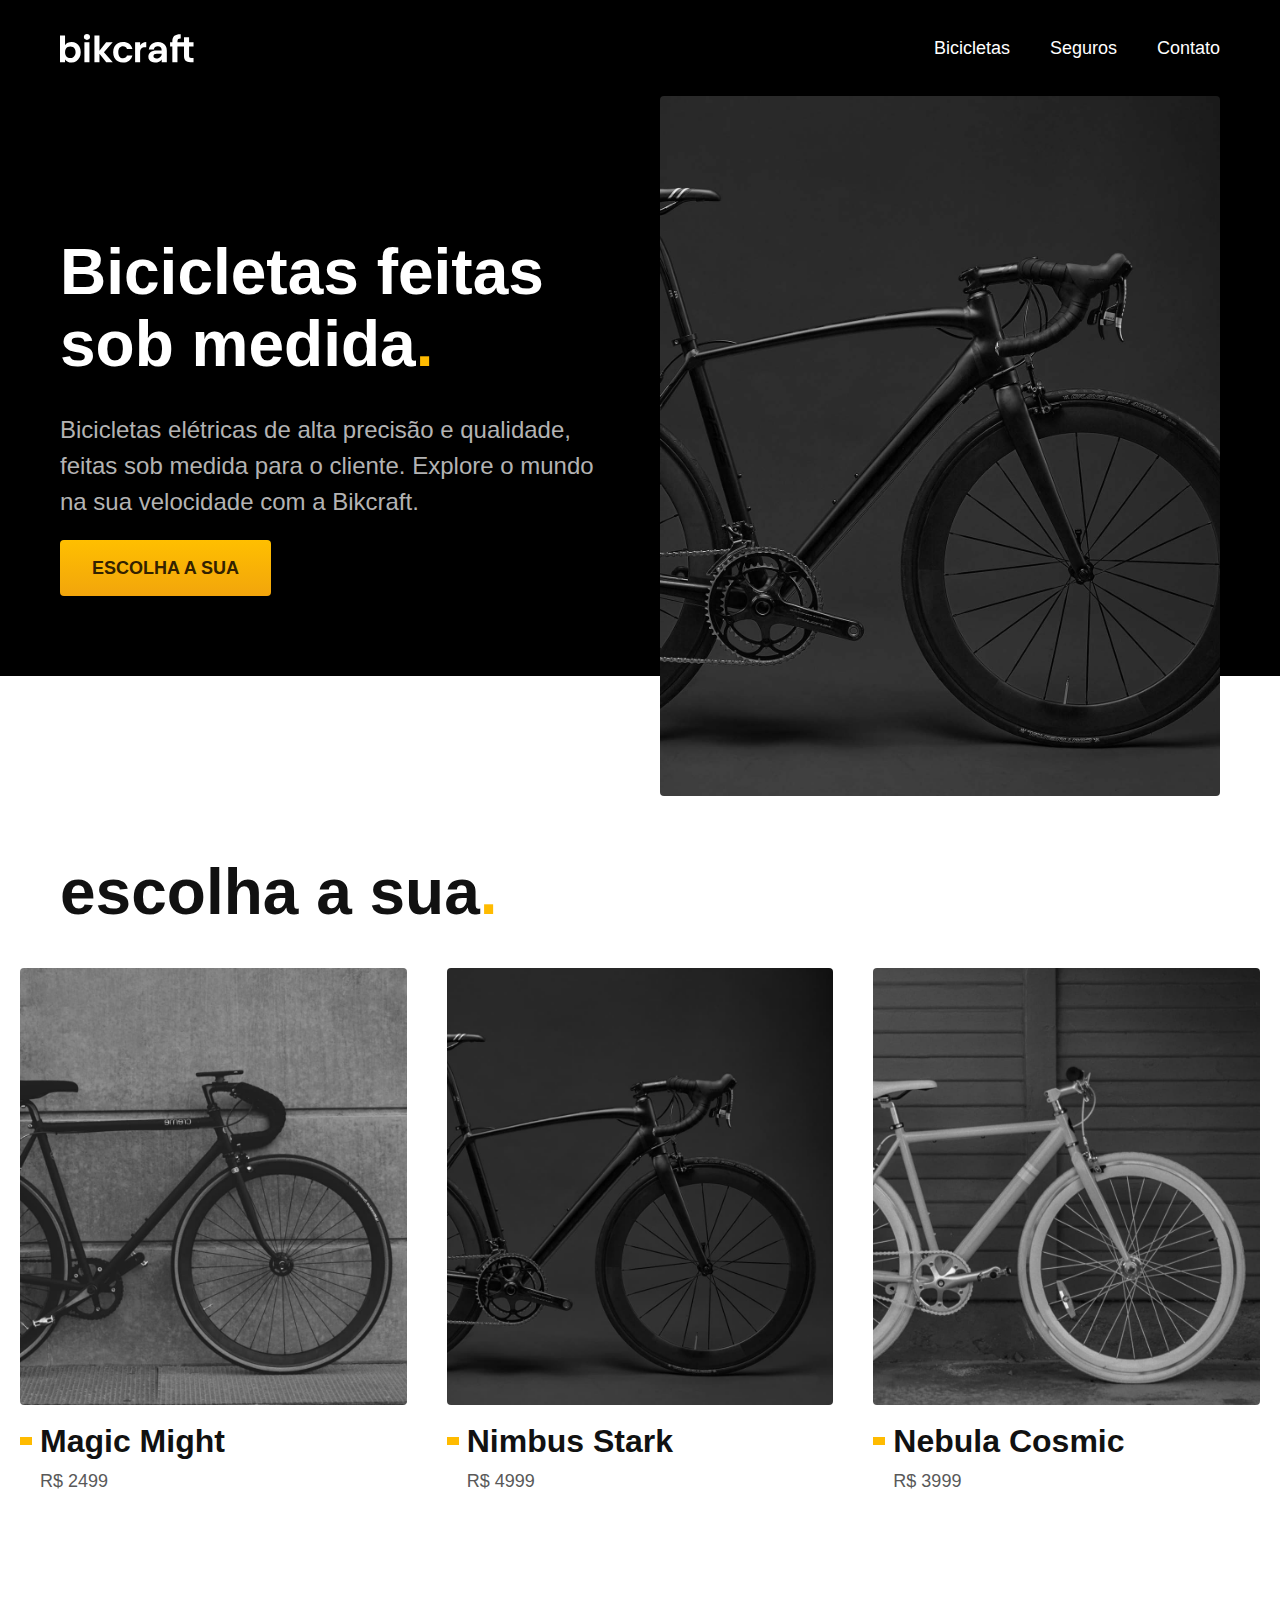
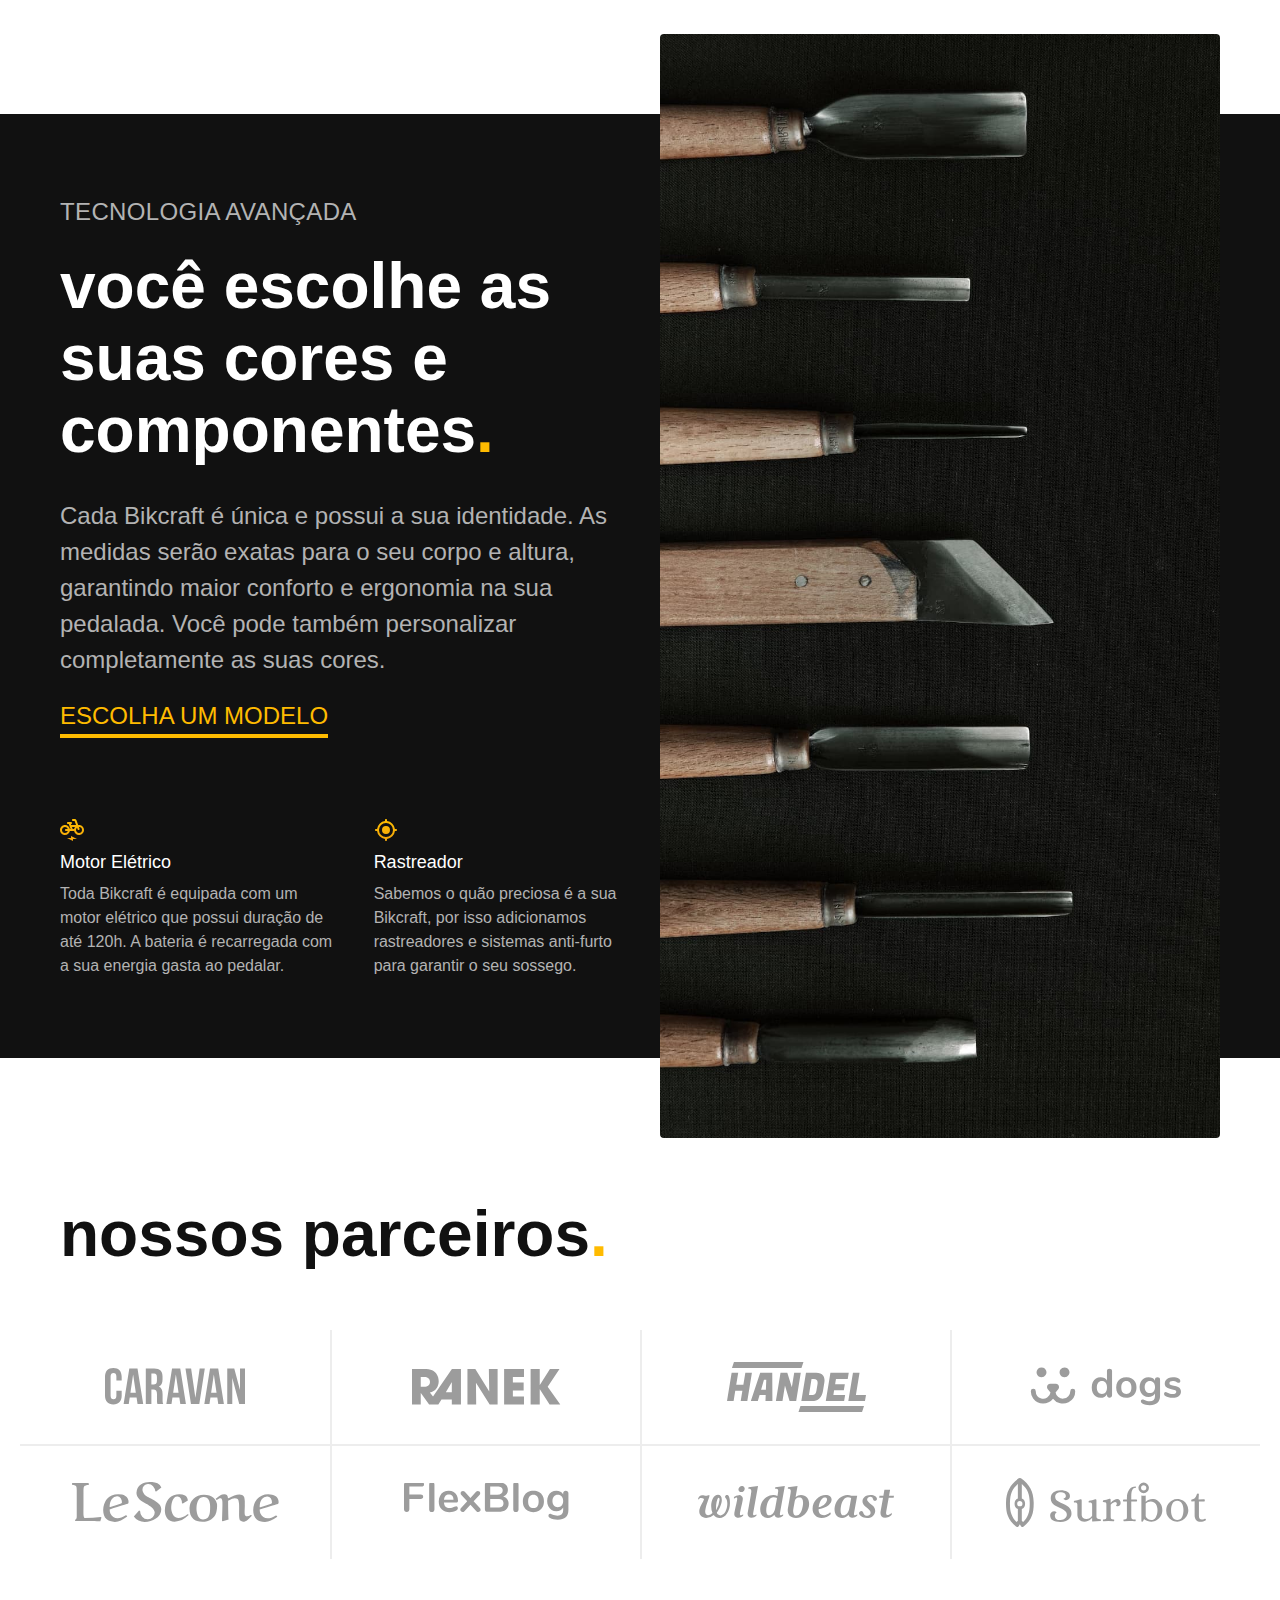
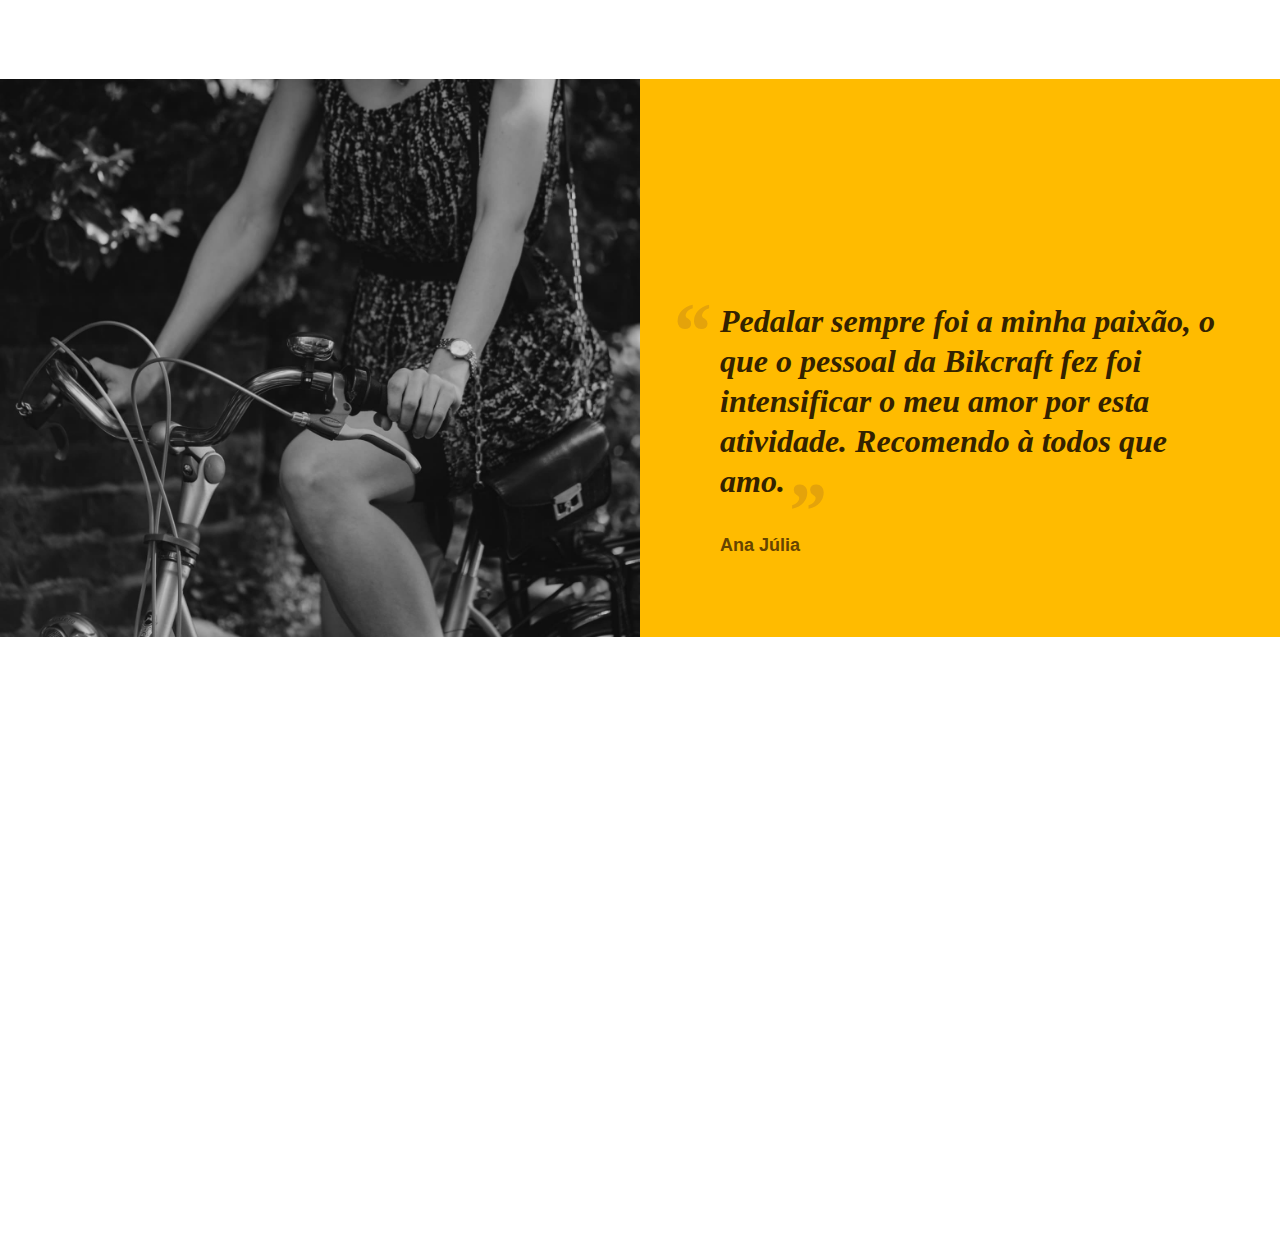
==== index.html @ 4754d080 "tecnologia parceiros dep" ====
<!DOCTYPE html>

<html lang="pt-br">

<head>
  <meta charset="UTF-8">
  <meta name="viewport" content="width=device-width, initial-scale=1.0">

  <title>Bikcraft - Bicicletas Elétricas</title>
  <meta name="description" content="Bicicletas elétricas de alta precisão e qualidade,  feitas sob medida para o cliente. Explore o mundo na sua velocidade com a Bikcraft.">

  <link rel="stylesheet" href="./css/style.css">

  <link rel="preconnect" href="https://fonts.googleapis.com">
  <link rel="preconnect" href="https://fonts.gstatic.com" crossorigin>
  <link href="https: //fonts.googleapis.com/css2? família= Merriweather:ital,wght@1.900 &family= Poppins:wght@400;600 & family= Roboto:wght@400;500 & display=swap" rel="stylesheet">

</head>

<body>
  <header class="header-bg">
    <div class="header container">
      <a href="./"><img src="./img/bikcraft.svg" alt="Bikcraft">
      </a>
      <nav aria-label="primaria">
        <ul class="header-menu font-1-m cor-0">
          <li><a href="./bicicletas.html">Bicicletas</a></li>
          <li><a href="./seguros.html">Seguros</a></li>
          <li><a href="./contato.html">Contato</a></li>
        </ul>
      </nav>
    </div>
  </header>

  <main class="introducao-bg">
    <div class="introducao container">
      <div class="introducao-conteudo">
        <h1 class="font-1-xxl cor-0">Bicicletas feitas sob medida<span class="cor-p1">.</span></h1>
        <p class="font-2-l cor-5">Bicicletas elétricas de alta precisão e qualidade, feitas sob medida para o cliente. Explore o mundo na sua velocidade com a Bikcraft.</p>
        <a class="botao" href="./bicicletas.html">Escolha a sua</a>
      </div>
      <div>
        <img src="./img/fotos/introducao.jpg" alt="Bicicleta elétrica preta">
      </div>
    </div>
  </main>

  <article class="bicicletas-lista">
    <h2 class="container font-1-xxl">escolha a sua<span class="cor-p1">.</span></h2>

    <ul>
      <li>
        <a href="./bicicletas/magic.html">
          <img src="./img/bicicletas/magic-home.jpg" alt="Bicicleta preta">
          <h3 class="font-1-xl">Magic Might</h3>
          <span class="font-2-m cor-8">R$ 2499</span>
        </a>
      </li>
      <li>
        <a href="./bicicletas/nimbus.html">
          <img src="./img/bicicletas/nimbus-home.jpg" alt="Bicicleta preta">
          <h3 class="font-1-xl">Nimbus Stark</h3>
          <span class="font-2-m cor-8">R$ 4999</span>
        </a>
      </li>
      <li>
        <a href="./bicicletas/nebula.html">
          <img src="./img/bicicletas/nebula-home.jpg" alt="Bicicleta preta">
          <h3 class="font-1-xl">Nebula Cosmic</h3>
          <span class="font-2-m cor-8">R$ 3999</span>
        </a>
      </li>
    </ul>
  </article>

  <article class="tecnologia-bg">
    <div class="tecnologia container">
      <div class="tecnologia-conteudo">
        <span class="font-2-l-b cor-5">Tecnologia Avançada</span>
        <h2 class="font-1-xxl cor-0">você escolhe as suas cores e componentes<span class="cor-p1">.</span></h2>
        <p class="font-2-l cor-5">Cada Bikcraft é única e possui a sua identidade. As medidas serão exatas para o seu corpo e altura, garantindo maior conforto e ergonomia na sua pedalada. Você pode também personalizar completamente as suas cores.</p>
        <a class="link" href="./bicicletas.html">Escolha um modelo</a>
        <div class="tecnologia-vantagens">
          <div>
            <img src="./img/icones/eletrica.svg" alt="">
            <h3 class="font-1-m cor-0">Motor Elétrico</h3>
            <p class="font-2-s cor-5">Toda Bikcraft é equipada com um motor elétrico que possui duração de até 120h. A bateria é recarregada com a sua energia gasta ao pedalar.</p>
          </div>
          <div>
            <img src="./img/icones/rastreador.svg" alt="">
            <h3 class="font-1-m cor-0">Rastreador</h3>
            <p class="font-2-s cor-5"> Sabemos o quão preciosa é a sua Bikcraft, por isso adicionamos rastreadores e sistemas anti-furto para garantir o seu sossego.
            </p>
          </div>
        </div>
      </div>
      <div class="tecnologia-imagem">
        <img src="./img/fotos/tecnologia.jpg" alt="">
      </div>
    </div>
  </article>

  <section class="parceiros" aria-label="Nossos Parceiros">
    <h2 class="container font-1-xxl">nossos parceiros<span class="cor-p1">.</span></h2>

    <ul>
      <li><img src="./img/parceiros/caravan.svg" alt="caravan"></li>
      <li><img src="./img/parceiros/ranek.svg" alt="ranek"></li>
      <li><img src="./img/parceiros/handel.svg" alt="handel"></li>
      <li><img src="./img/parceiros/dogs.svg" alt="dogs"></li>
      <li><img src="./img/parceiros/lescone.svg" alt="lescone"></li>
      <li><img src="./img/parceiros/flexblog.svg" alt="flexblog"></li>
      <li><img src="./img/parceiros/wildbeast.svg" alt="wildbeast"></li>
      <li><img src="./img/parceiros/surfbot.svg" alt="surfbot"></li>
    </ul>
  </section>

  <section class="depoimento" aria-label="Depoimento">
    <div>
      <img src="./img/fotos/depoimento.jpg" alt="Pessoa pedalando uma bicicleta Bikcraft">
    </div>
    <div class="depoimento-conteudo">
      <blockquote class="font-1-xl cor-p5">
        <p>Pedalar sempre foi a minha paixão, o que o pessoal da Bikcraft fez foi intensificar o meu amor por esta atividade. Recomendo à todos que amo.
        </p>
      </blockquote>
      <span class="font-1-m-b cor-p4">Ana Júlia</span>
    </div>
  </section>
</body>

</html>
---- css/style.css ----
@import "./global/global.css";
@import "./utilidades/tipografia.css";
@import "./utilidades/cores.css";

@import "./global/header.css";

/*Utilidades*/
@import "./utilidades/componentes.css";

/*Home*/
@import "./home/introducao.css";
@import "./home/tecnologia.css";
@import "./home/parceiros.css";
@import "./home/depoimento.css";

/*Bicicletas*/
@import "./bicicletas/bicicletas-lista.css";
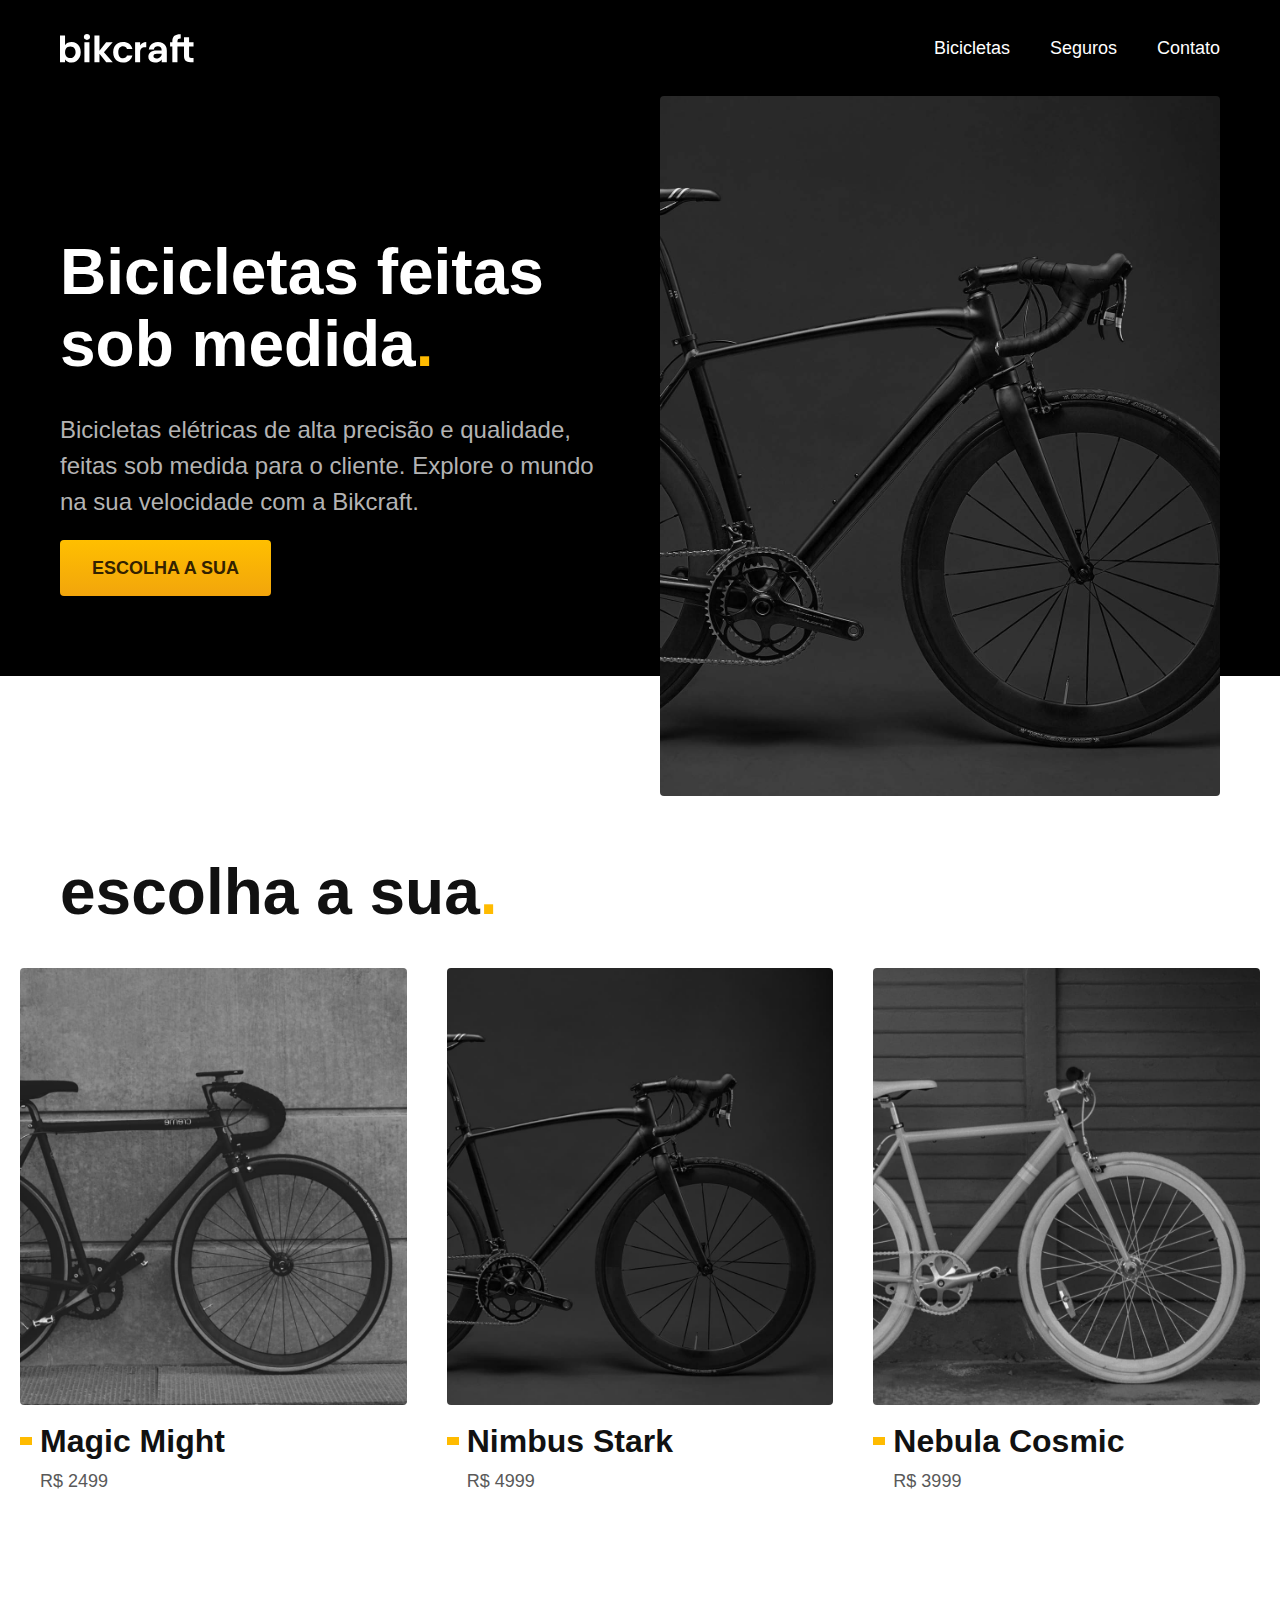
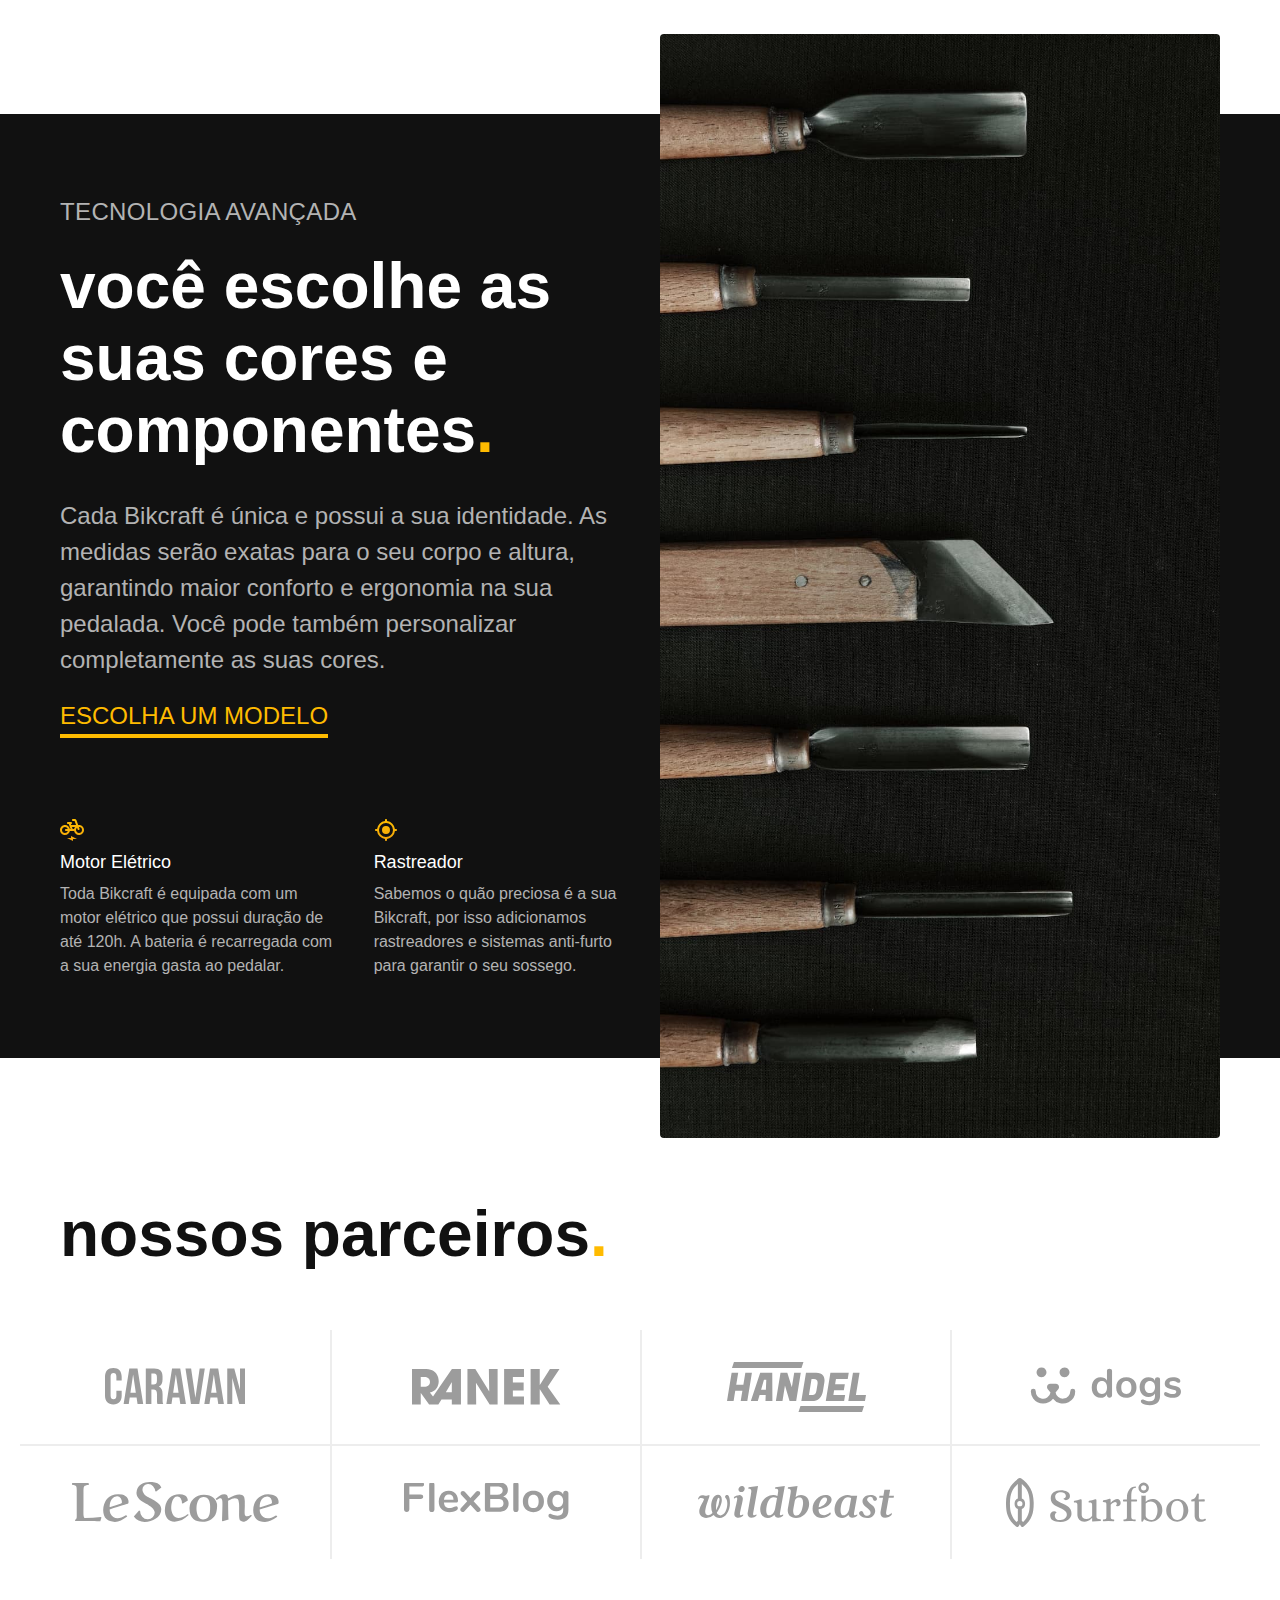
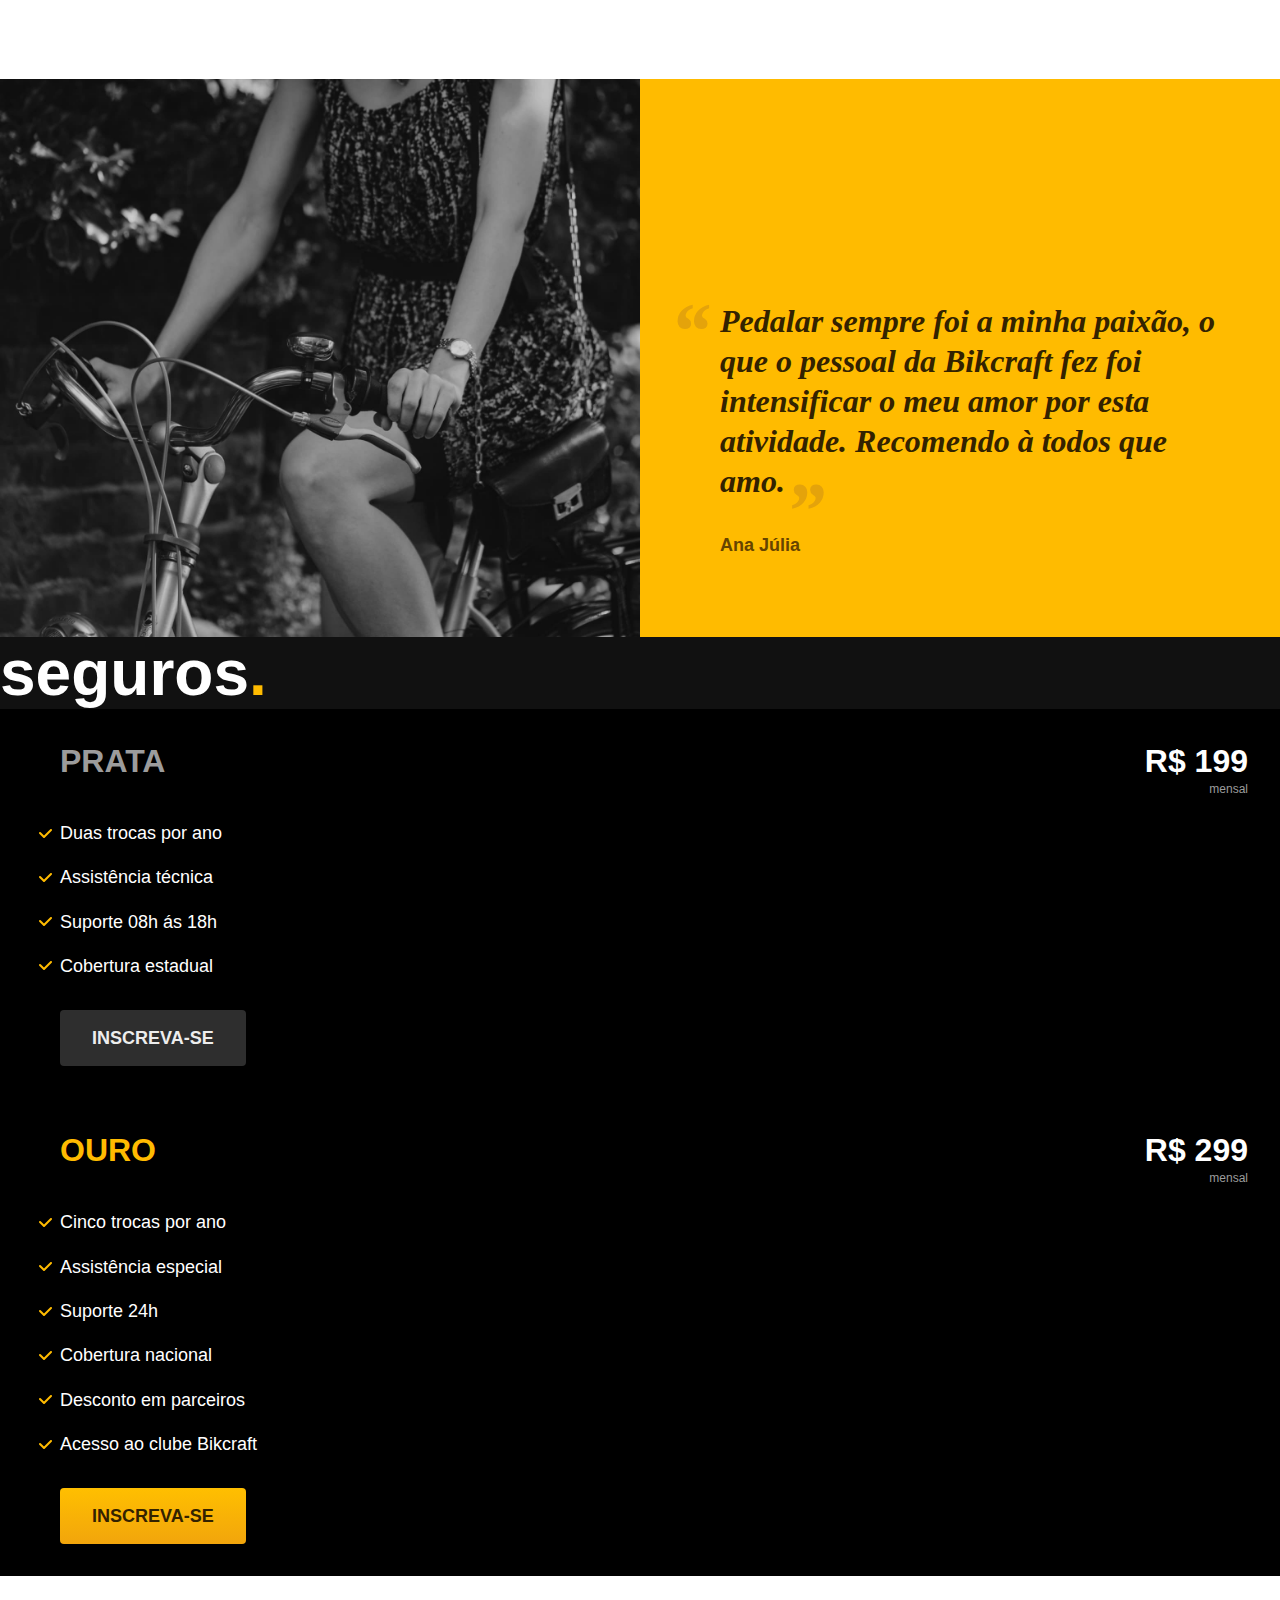
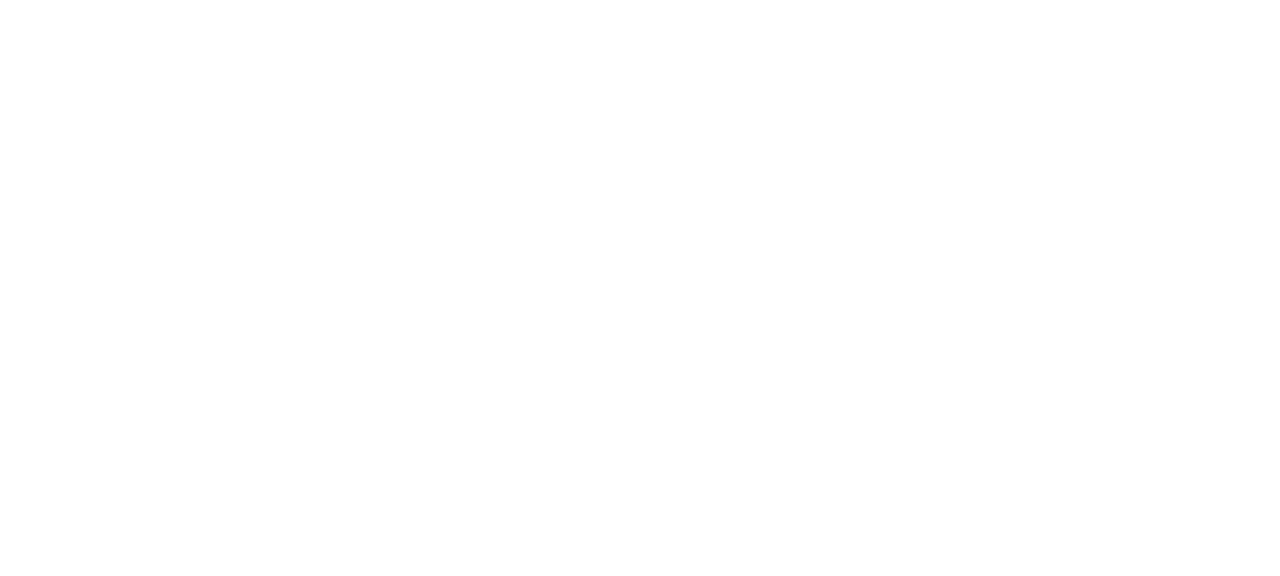
==== commit 8073358d: "seguros" ====
--- a/index.html
+++ b/index.html
@@ -127,6 +127,38 @@
       <span class="font-1-m-b cor-p4">Ana Júlia</span>
     </div>
   </section>
+
+  <article class="seguros-bg">
+    <div class="seguros-container">
+      <h2 class="font-1-xxl cor-0">seguros<span class="cor-p1">.</span></h2>
+      <div class="seguros-item">
+        <h3 class="font-1-xl cor-6">PRATA</h3>
+        <span class="font-1-xl cor-0">R$ 199 <span class="font-1-xs cor-6">mensal</span></span>
+        <ul class="font-2-m cor-0">
+          <li>Duas trocas por ano</li>
+          <li>Assistência técnica</li>
+          <li>Suporte 08h ás 18h</li>
+          <li>Cobertura estadual</li>
+        </ul>
+        <a class="botao secundario" href="./orçamento.html">Inscreva-se</a>
+      </div>
+
+      <div class="seguros-item">
+        <h3 class="font-1-xl cor-p1">OURO</h3>
+        <span class="font-1-xl cor-0">R$ 299 <span class="font-1-xs cor-6">mensal</span></span>
+        <ul class="font-2-m cor-0">
+          <li>Cinco trocas por ano</li>
+          <li>Assistência especial</li>
+          <li>Suporte 24h</li>
+          <li>Cobertura nacional</li>
+          <li>Desconto em parceiros</li>
+          <li>Acesso ao clube Bikcraft</li>
+        </ul>
+        <a class="botao" href="./orçamento.html">Inscreva-se</a>
+      </div>
+    </div>
+  </article>
+
 </body>
 
 </html>--- a/css/style.css
+++ b/css/style.css
@@ -15,3 +15,6 @@
 
 /*Bicicletas*/
 @import "./bicicletas/bicicletas-lista.css";
+
+/*Seguros*/
+@import "./seguros/seguros.css";
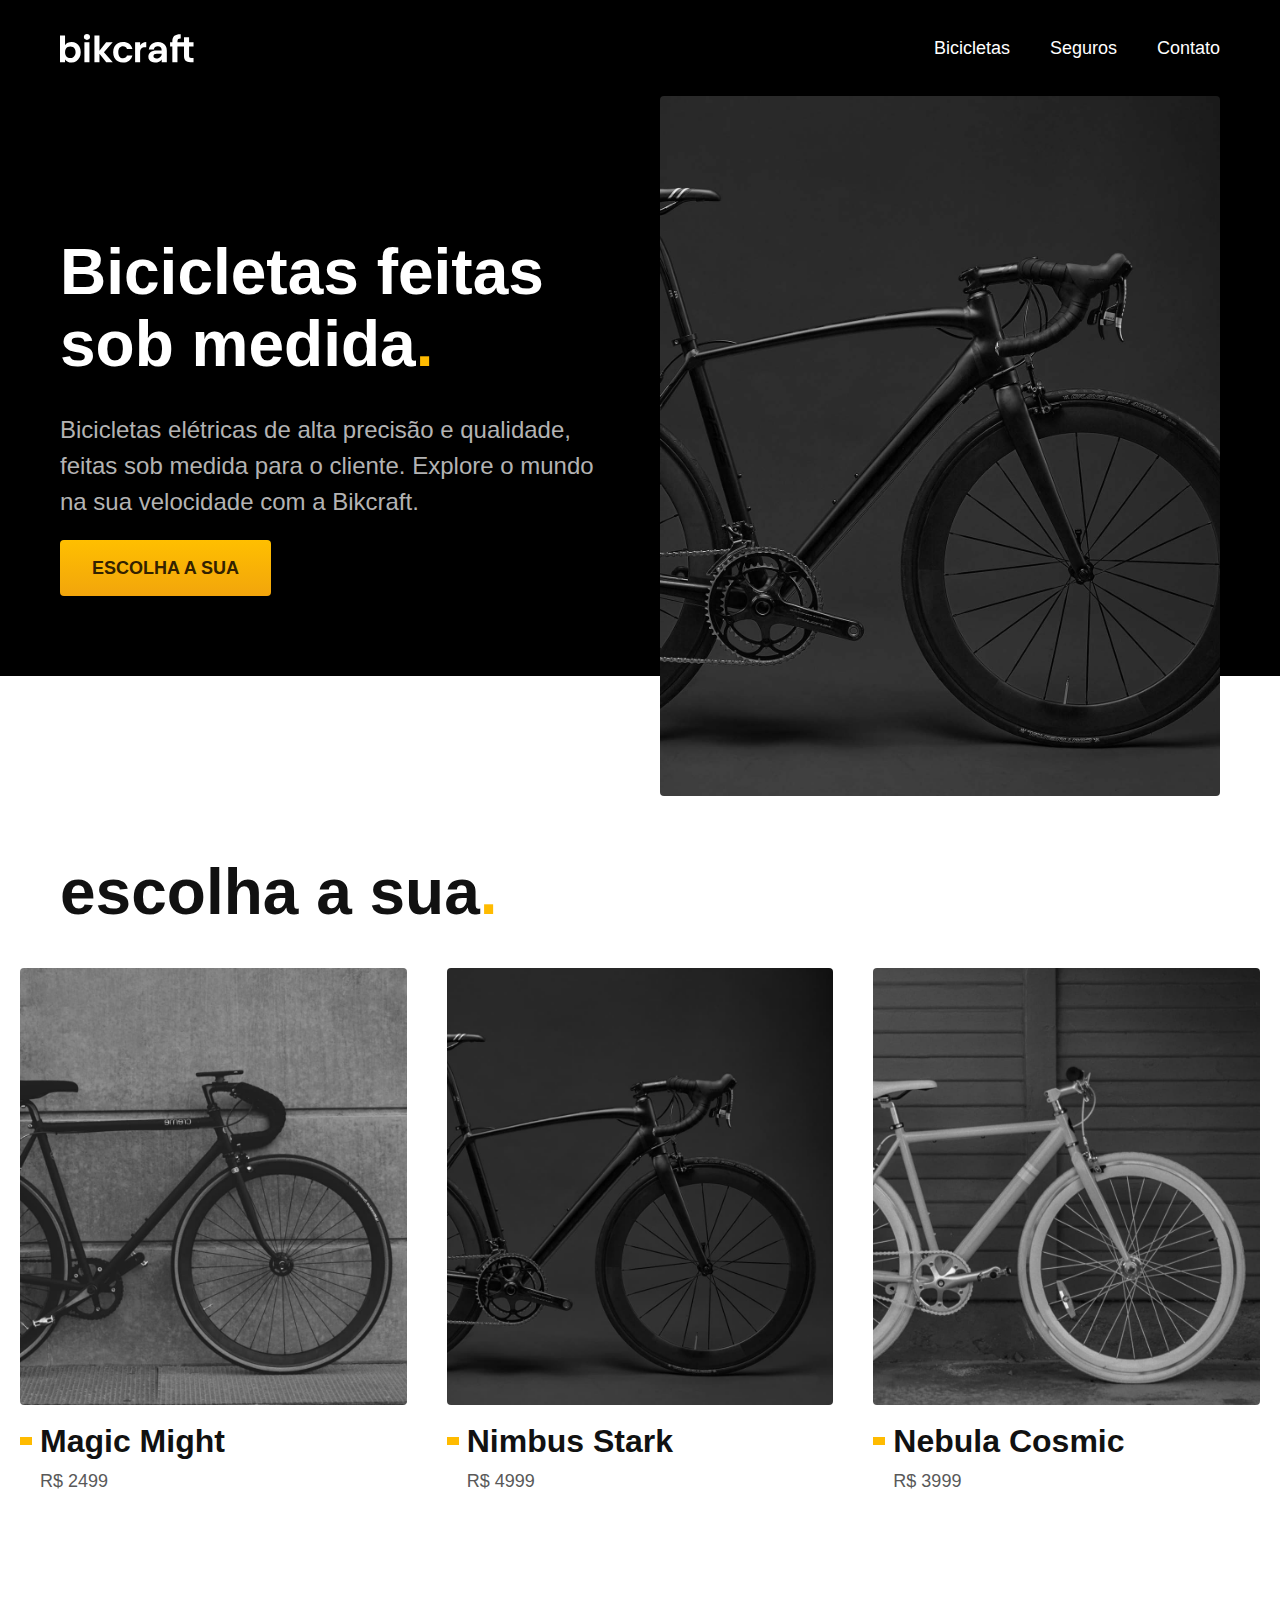
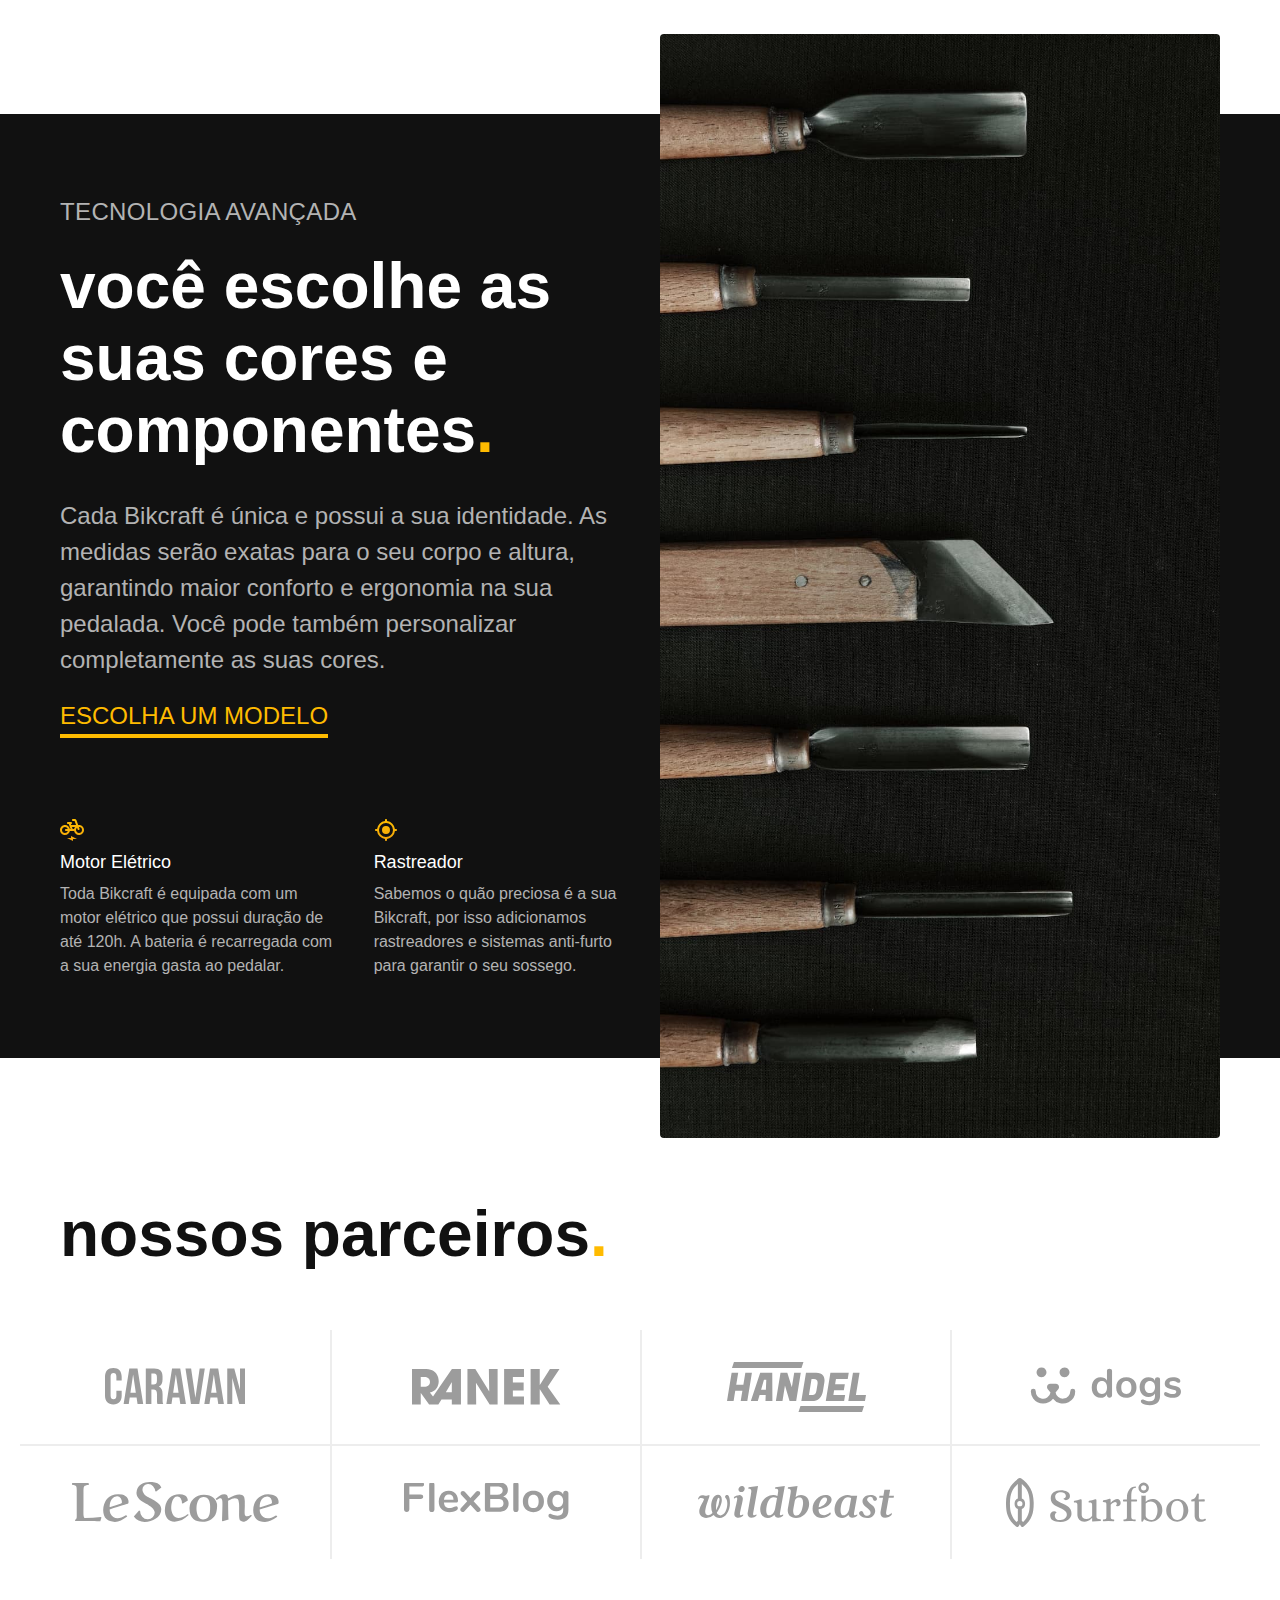
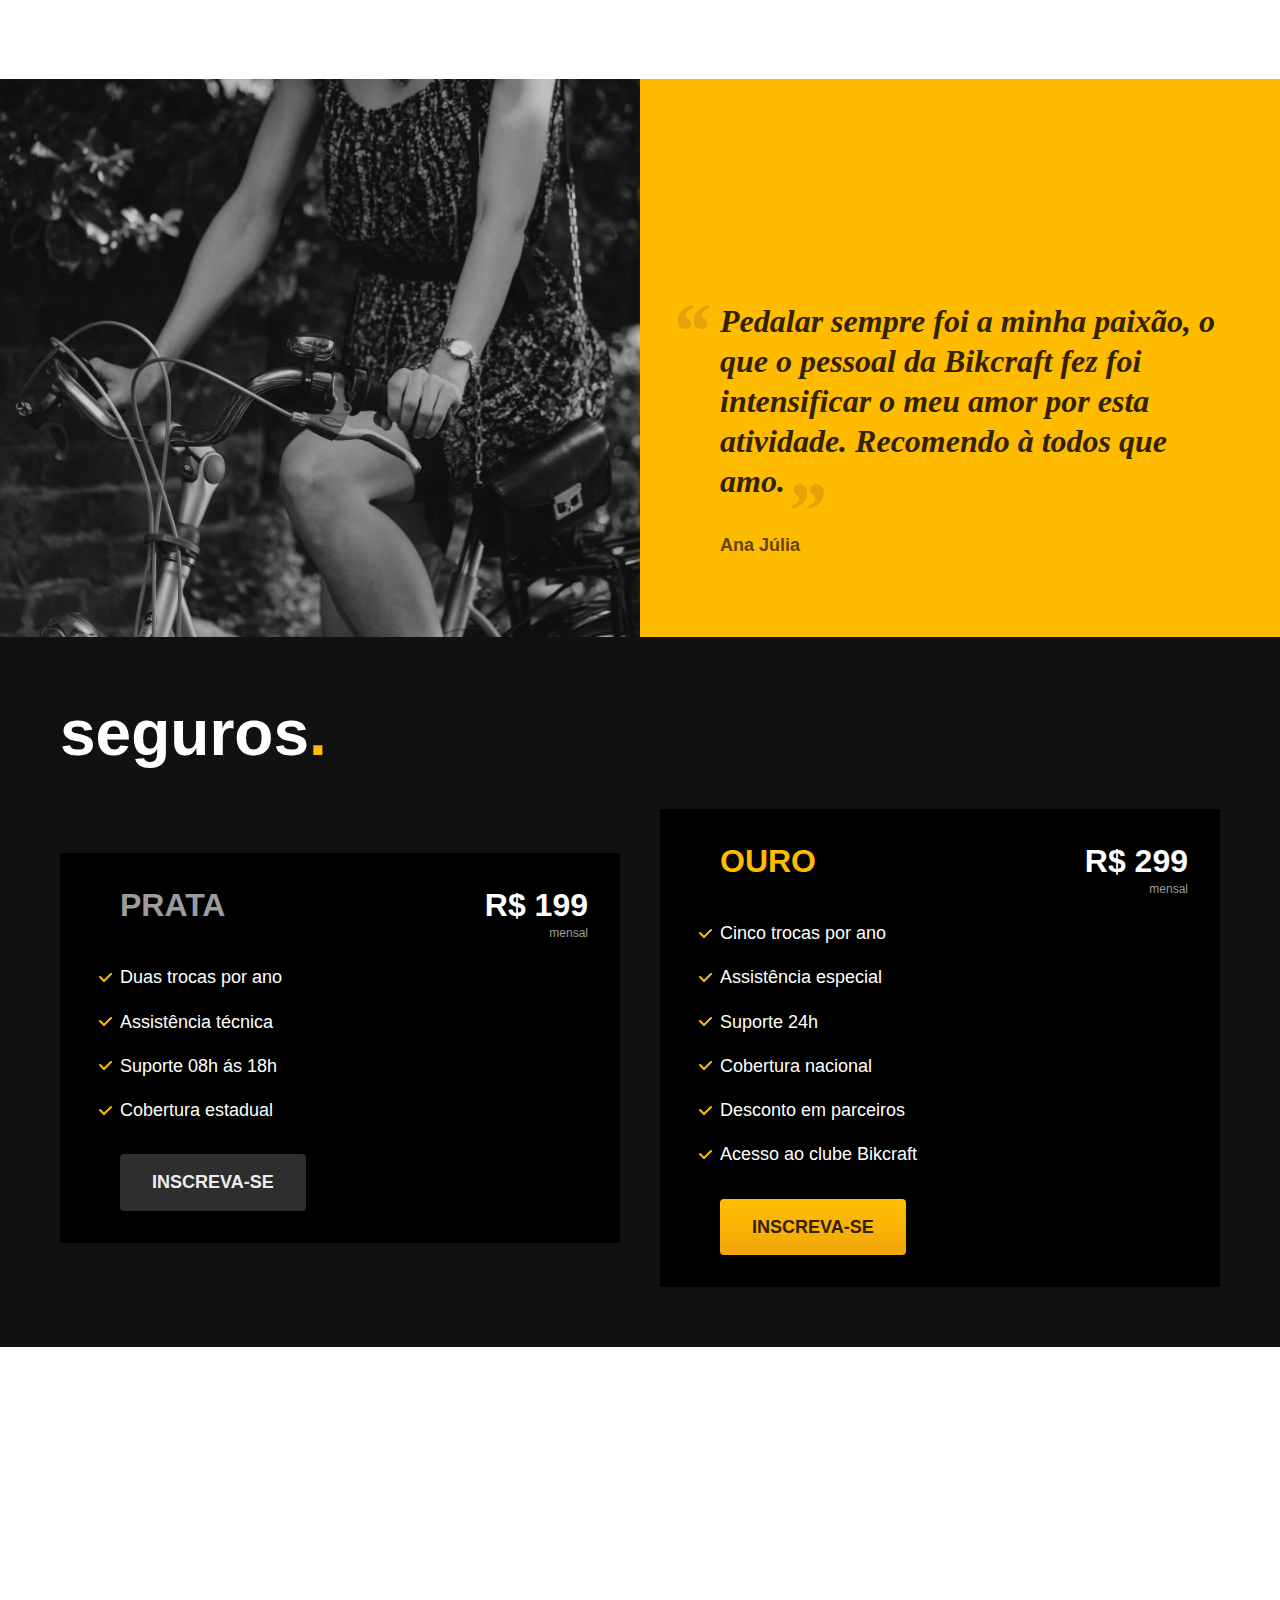
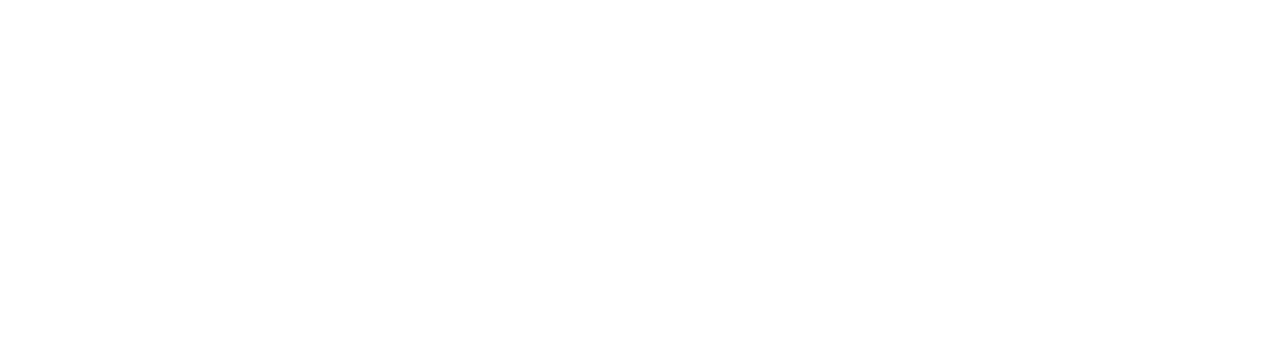
==== commit 70c8eef2: "seguros ok" ====
--- a/index.html
+++ b/index.html
@@ -129,7 +129,7 @@
   </section>
 
   <article class="seguros-bg">
-    <div class="seguros-container">
+    <div class="seguros container">
       <h2 class="font-1-xxl cor-0">seguros<span class="cor-p1">.</span></h2>
       <div class="seguros-item">
         <h3 class="font-1-xl cor-6">PRATA</h3>
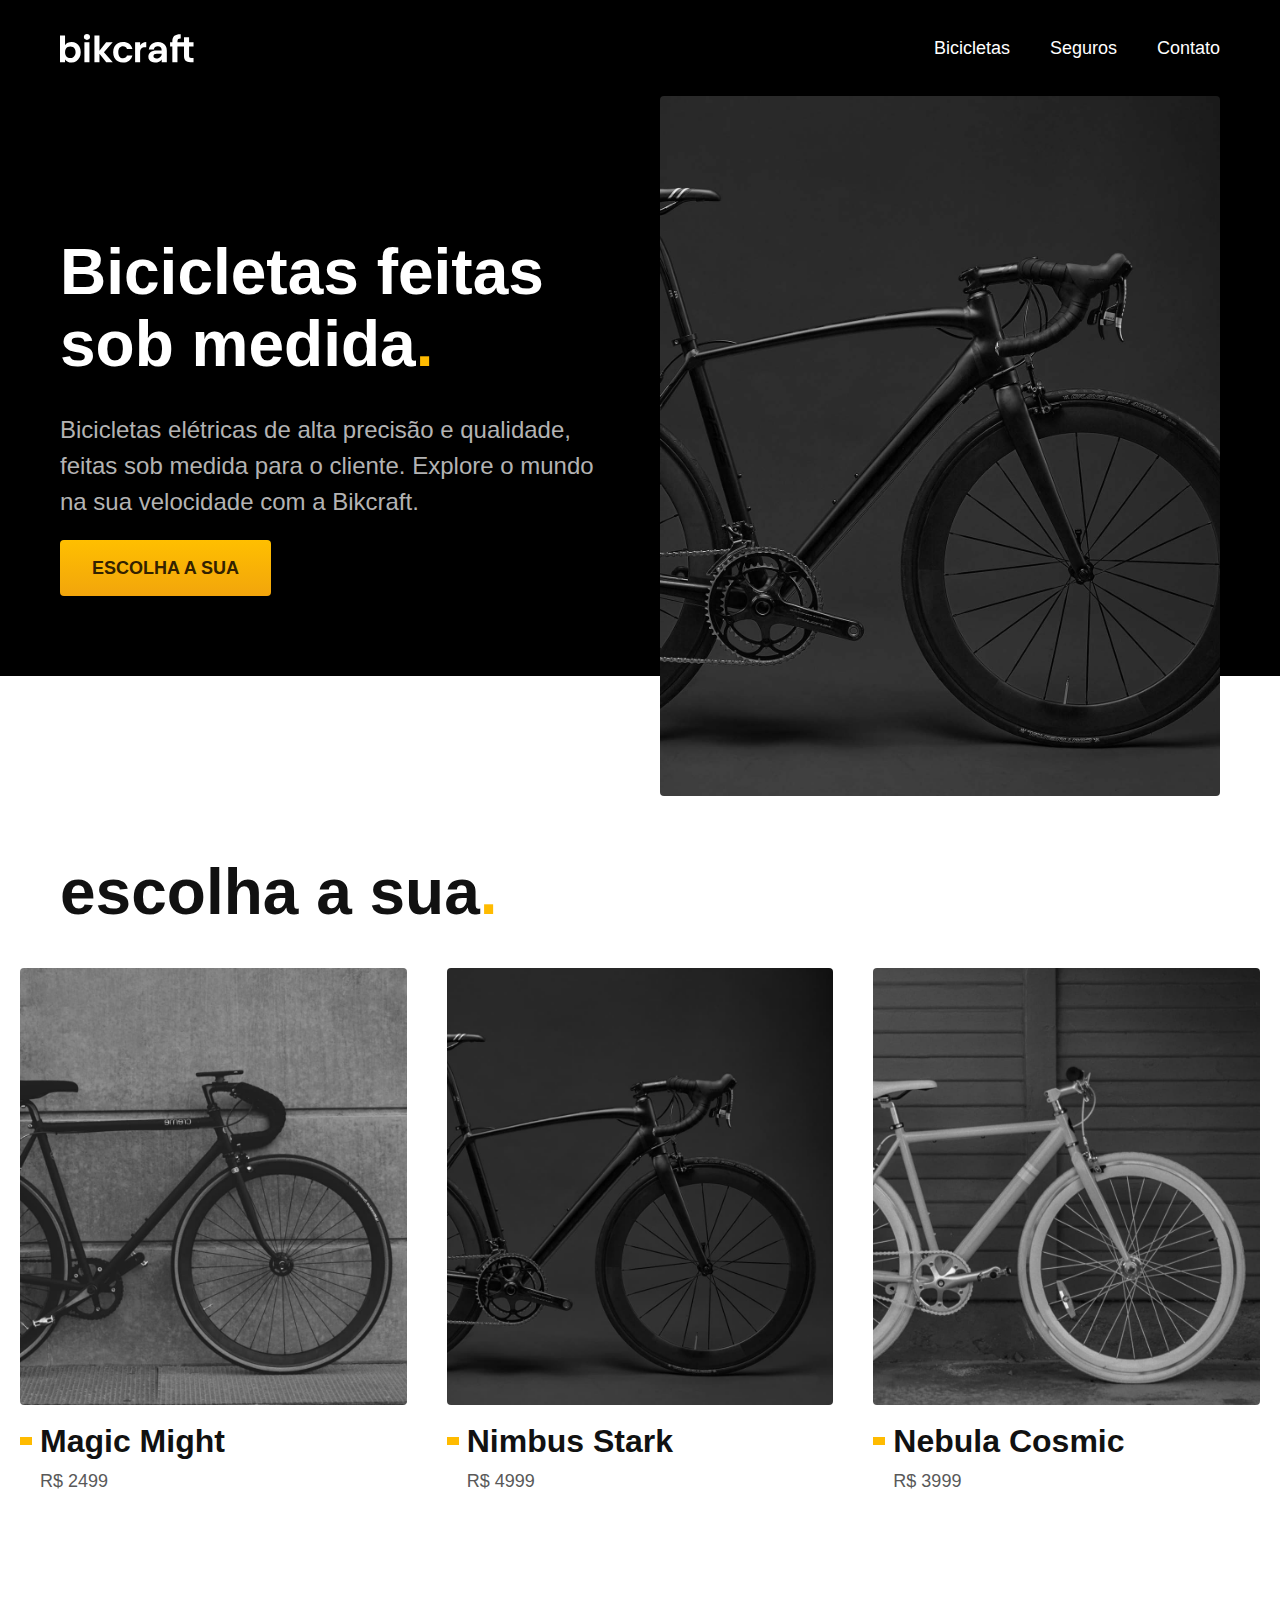
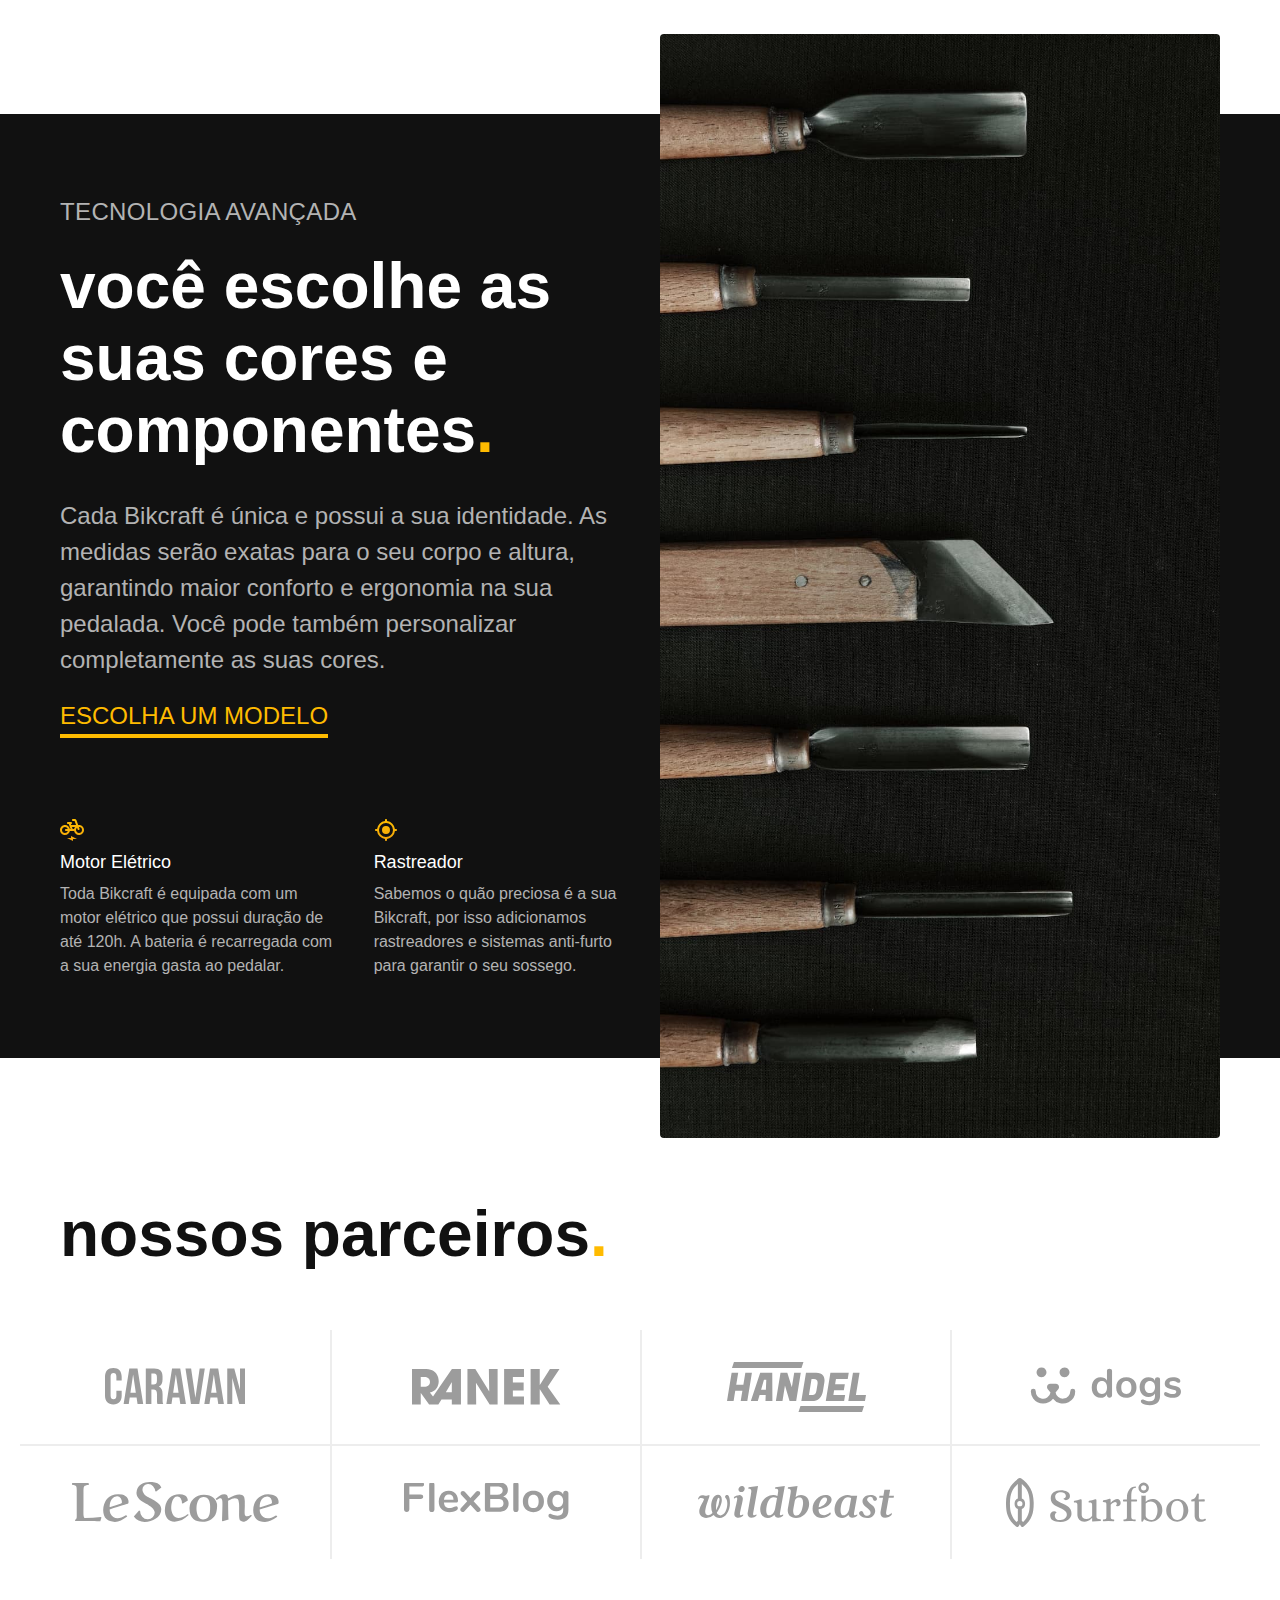
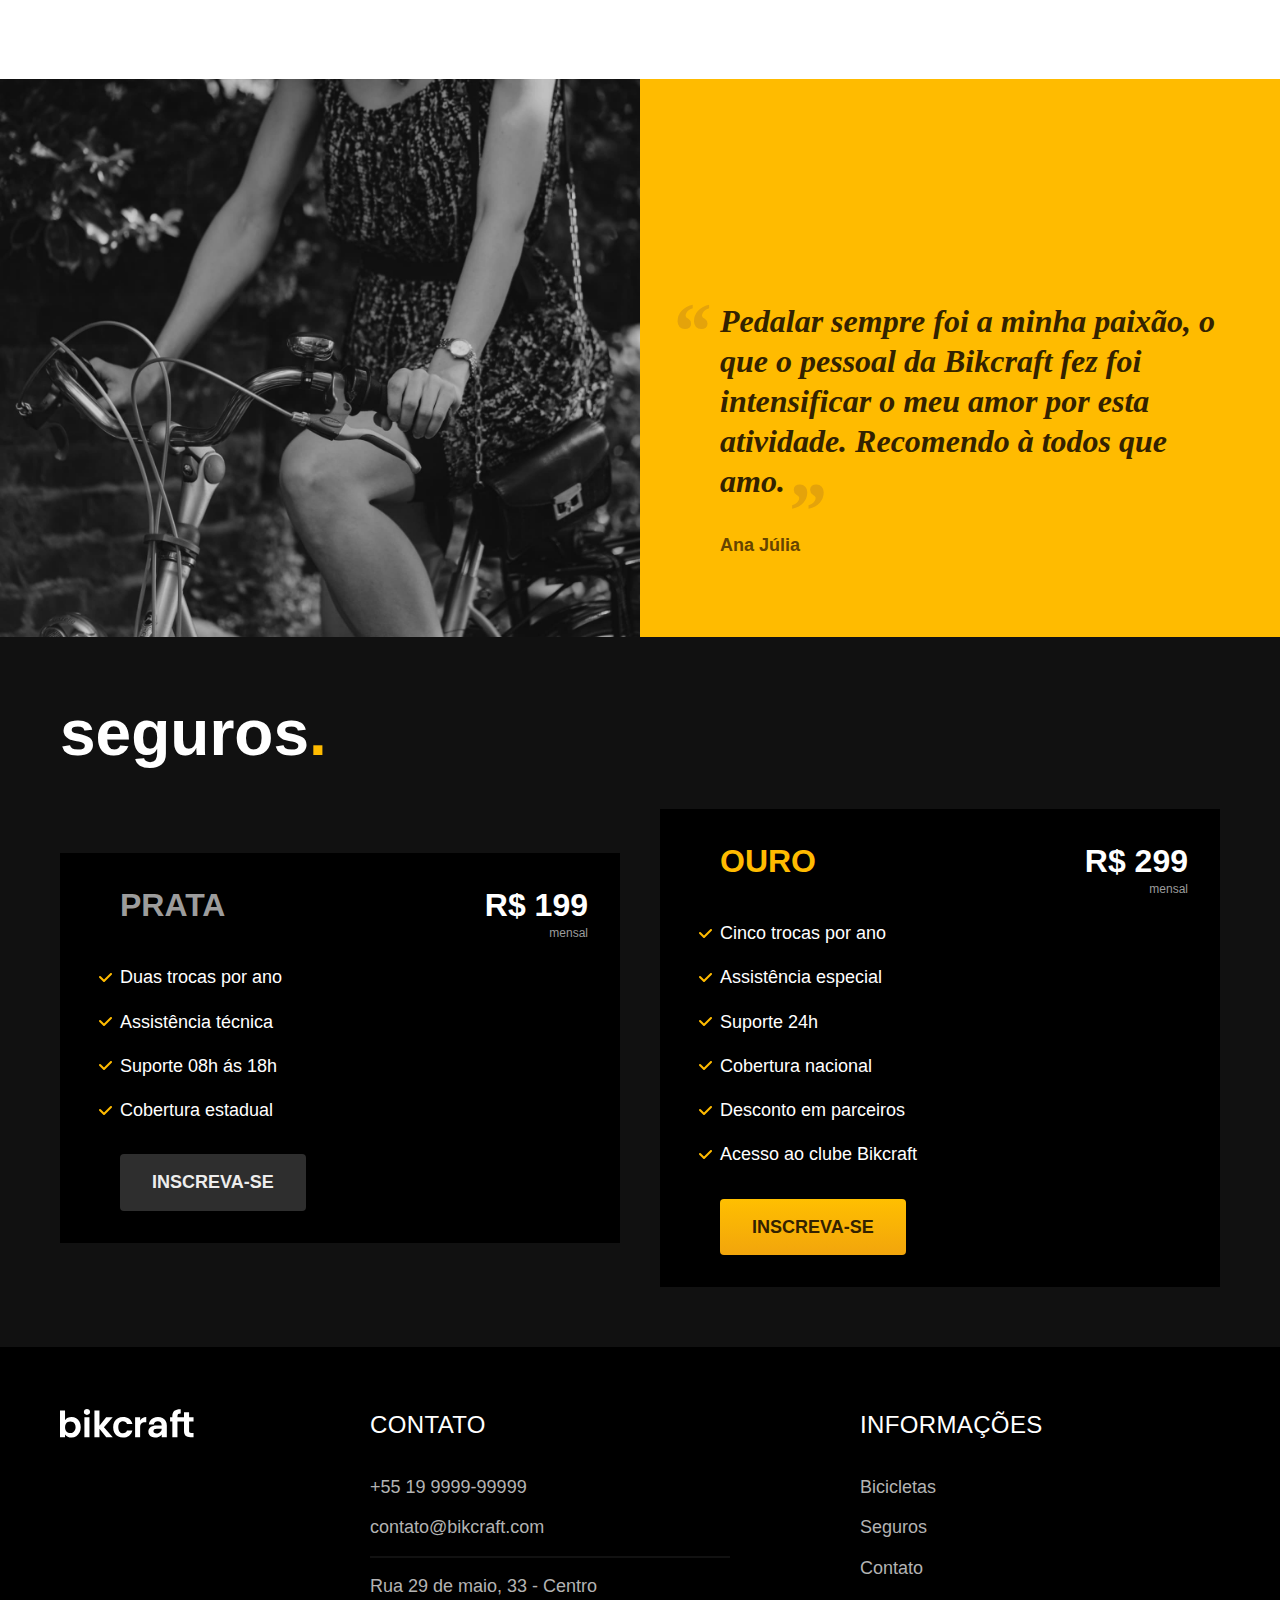
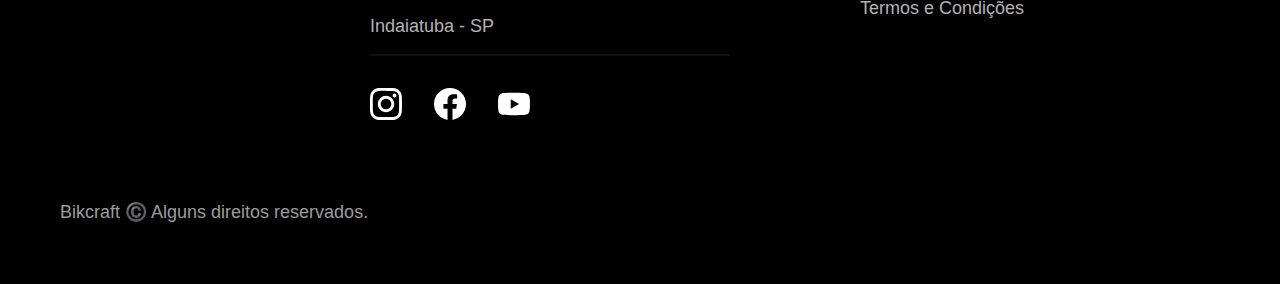
==== commit b65a67be: "pagina inicial pronta" ====
--- a/index.html
+++ b/index.html
@@ -159,6 +159,44 @@
     </div>
   </article>
 
+  <footer class="footer-bg">
+    <div class="footer container">
+      <img src="./img/bikcraft.svg" alt="Bikcraft">
+      <div class="footer-contato">
+        <h3 class="font-2-l-b cor-0">Contato</h3>
+        <ul class="font-2-m cor-5">
+          <li><a href="tel:+5519999999999">+55 19 9999-99999</a></li>
+          <li><a href="mailto:contato@bikcraft.com">contato@bikcraft.com</a></li>
+          <li>Rua 29 de maio, 33 - Centro</li>
+          <li>Indaiatuba - SP</li>
+        </ul>
+        <div class="footer-redes">
+          <a href="./">
+            <img src="./img/redes/instagram.svg" alt="Instagram">
+          </a>
+          <a href="./">
+            <img src="./img/redes/facebook.svg" alt="Facebook">
+          </a>
+          <a href="./">
+            <img src="./img/redes/youtube.svg" alt="Youtube">
+          </a>
+        </div>
+      </div>
+      <div class="footer-informacoes">
+        <h3 class="font-2-l-b cor-0">Informações</h3>
+        <nav>
+          <ul class="font-1-m cor-5">
+            <li><a href="./bicicletas.html">Bicicletas</a></li>
+            <li><a href="./seguros.html">Seguros</a></li>
+            <li><a href="./contato.html">Contato</a></li>
+            <li><a href="./termos.html">Termos e Condições</a></li>
+          </ul>
+        </nav>
+      </div>
+      <p class="footer-copy font-2-m cor-6">Bikcraft ©️ Alguns direitos reservados.</p>
+    </div>
+
+  </footer>
 </body>
 
 </html>--- a/css/style.css
+++ b/css/style.css
@@ -3,6 +3,7 @@
 @import "./utilidades/cores.css";
 
 @import "./global/header.css";
+@import "./global/footer.css";
 
 /*Utilidades*/
 @import "./utilidades/componentes.css";
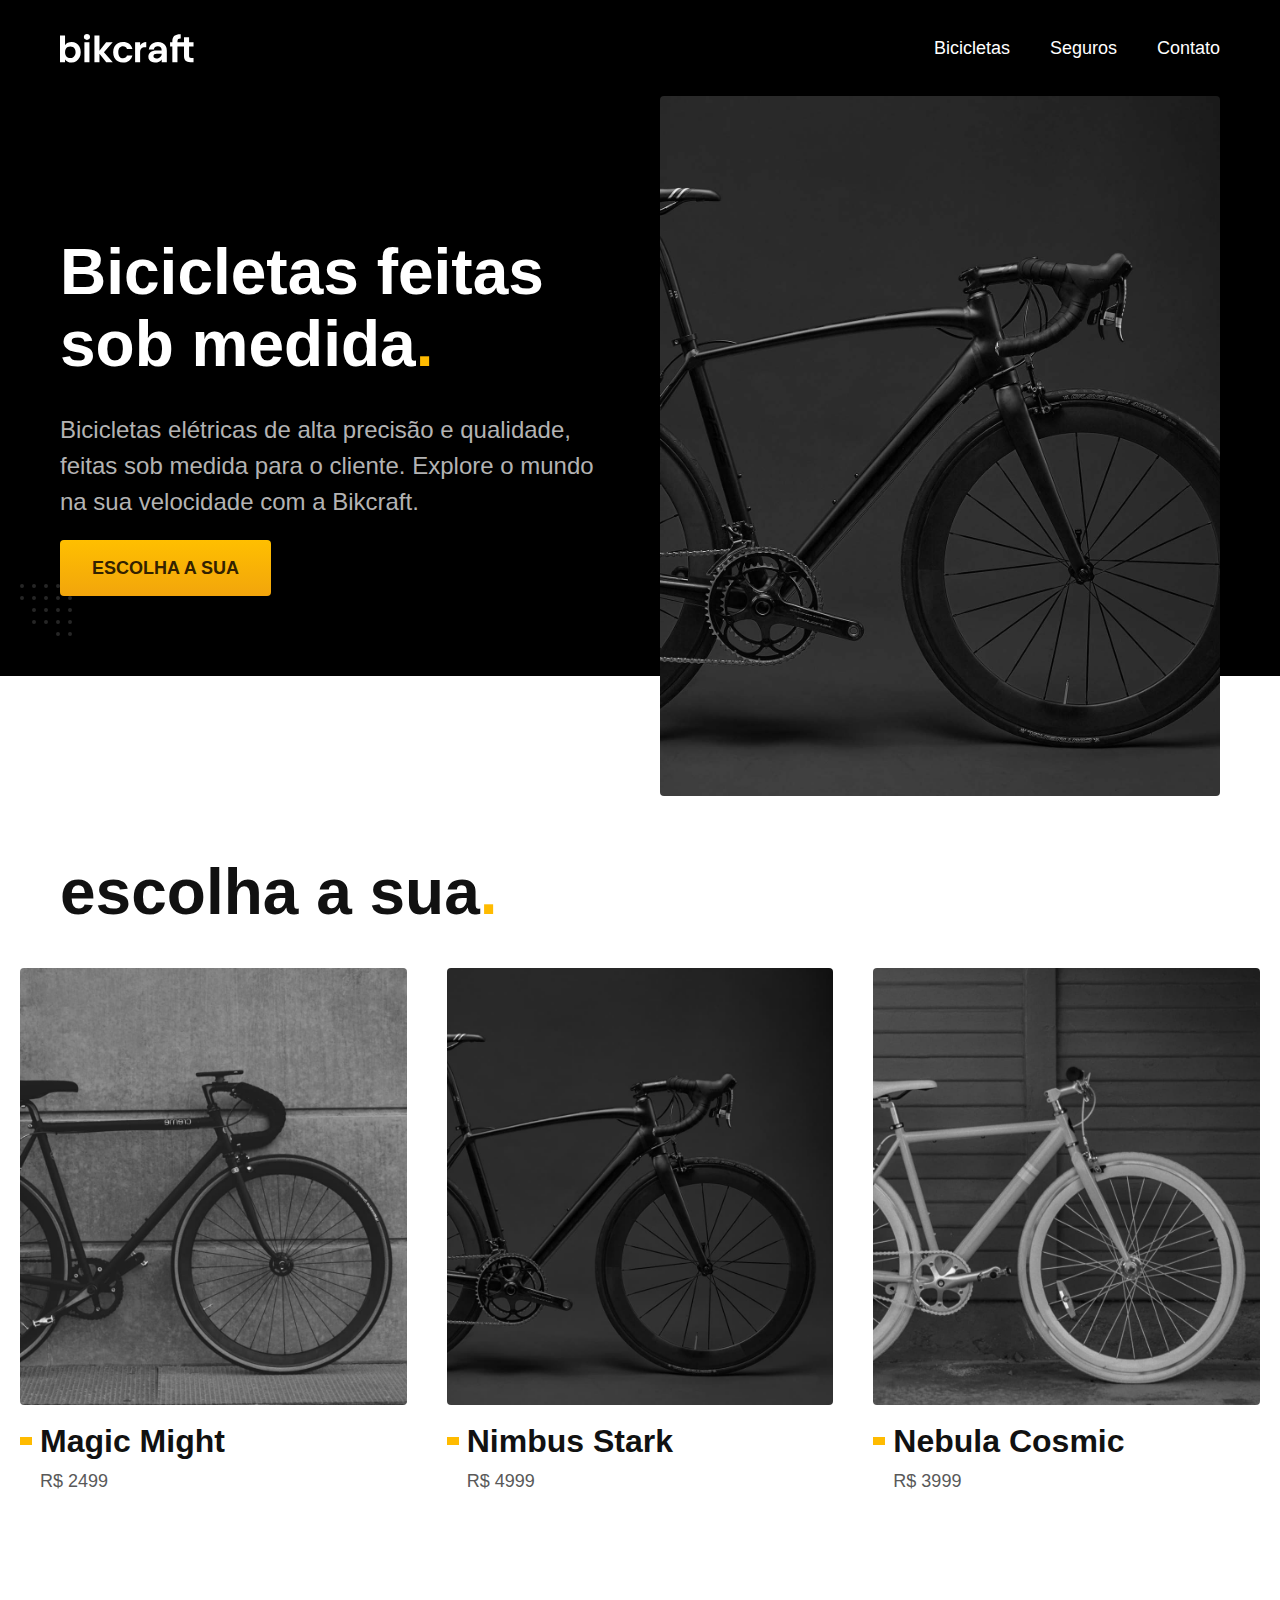
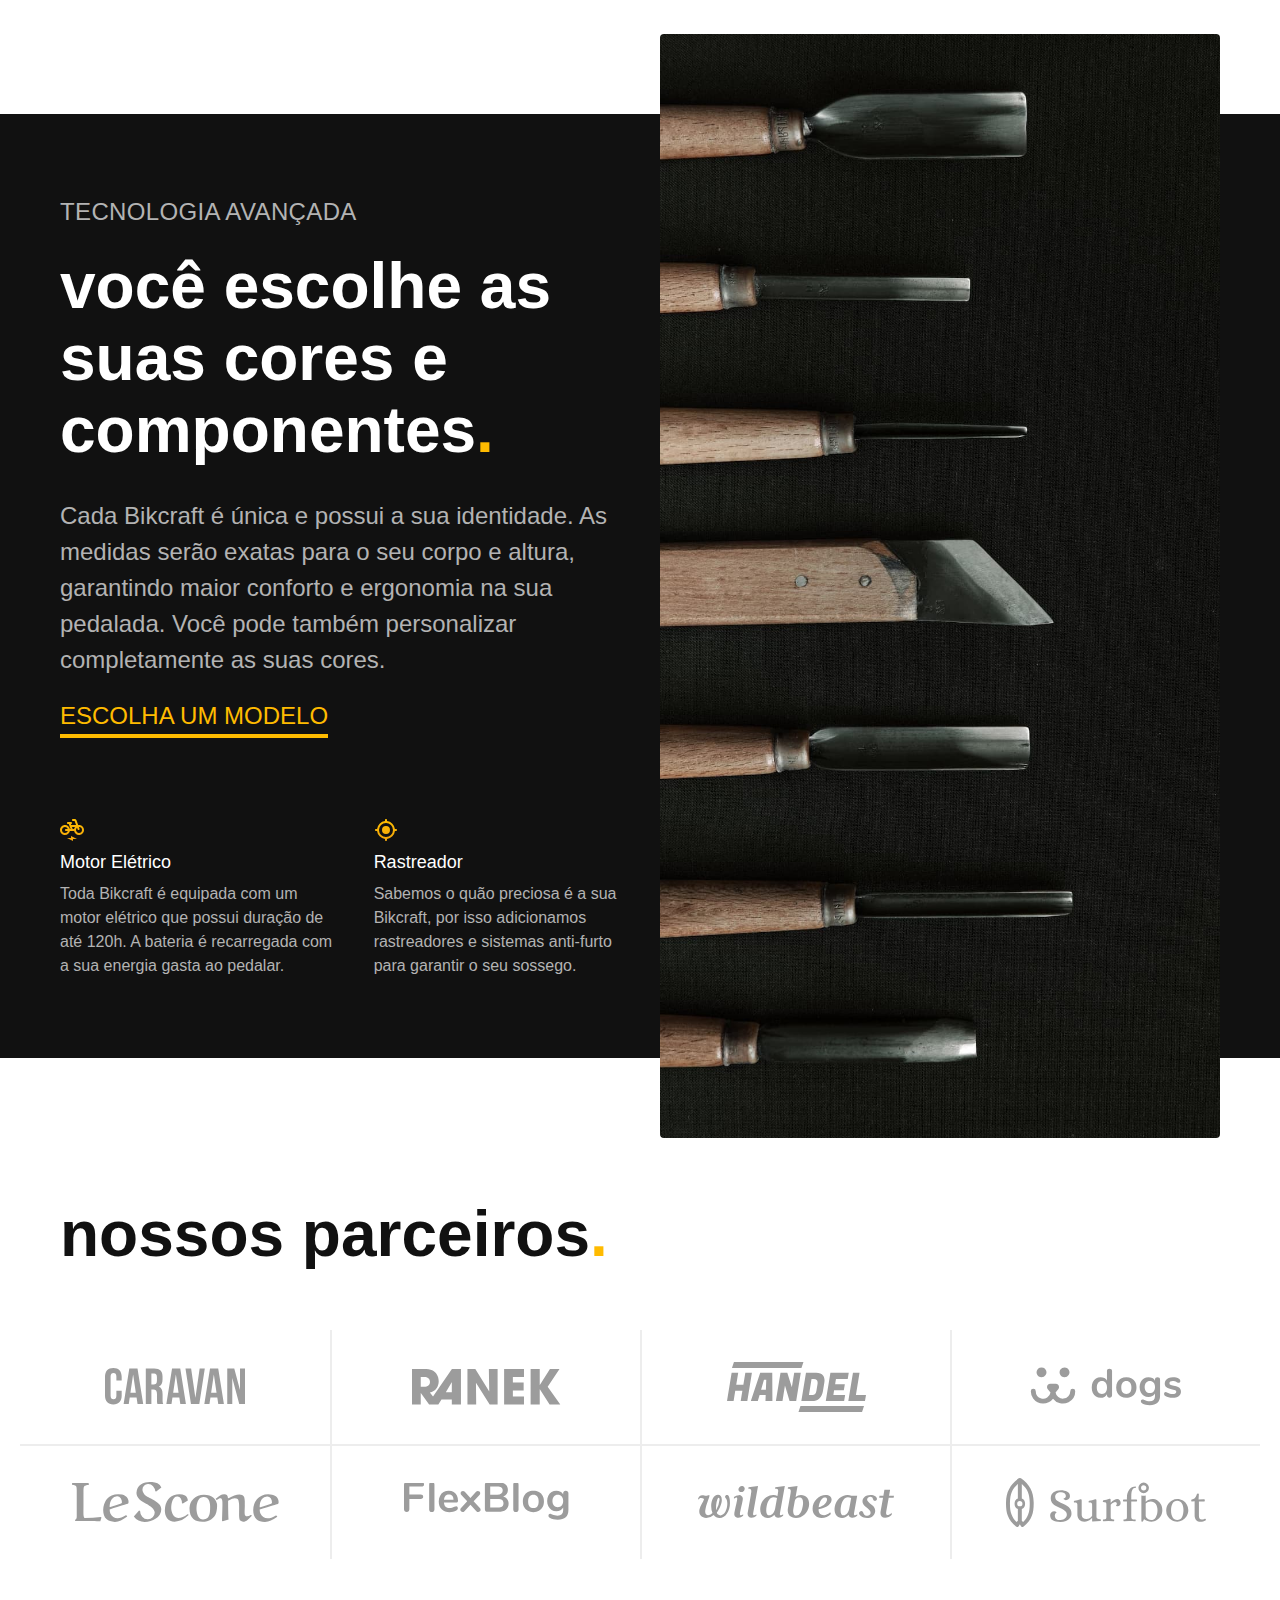
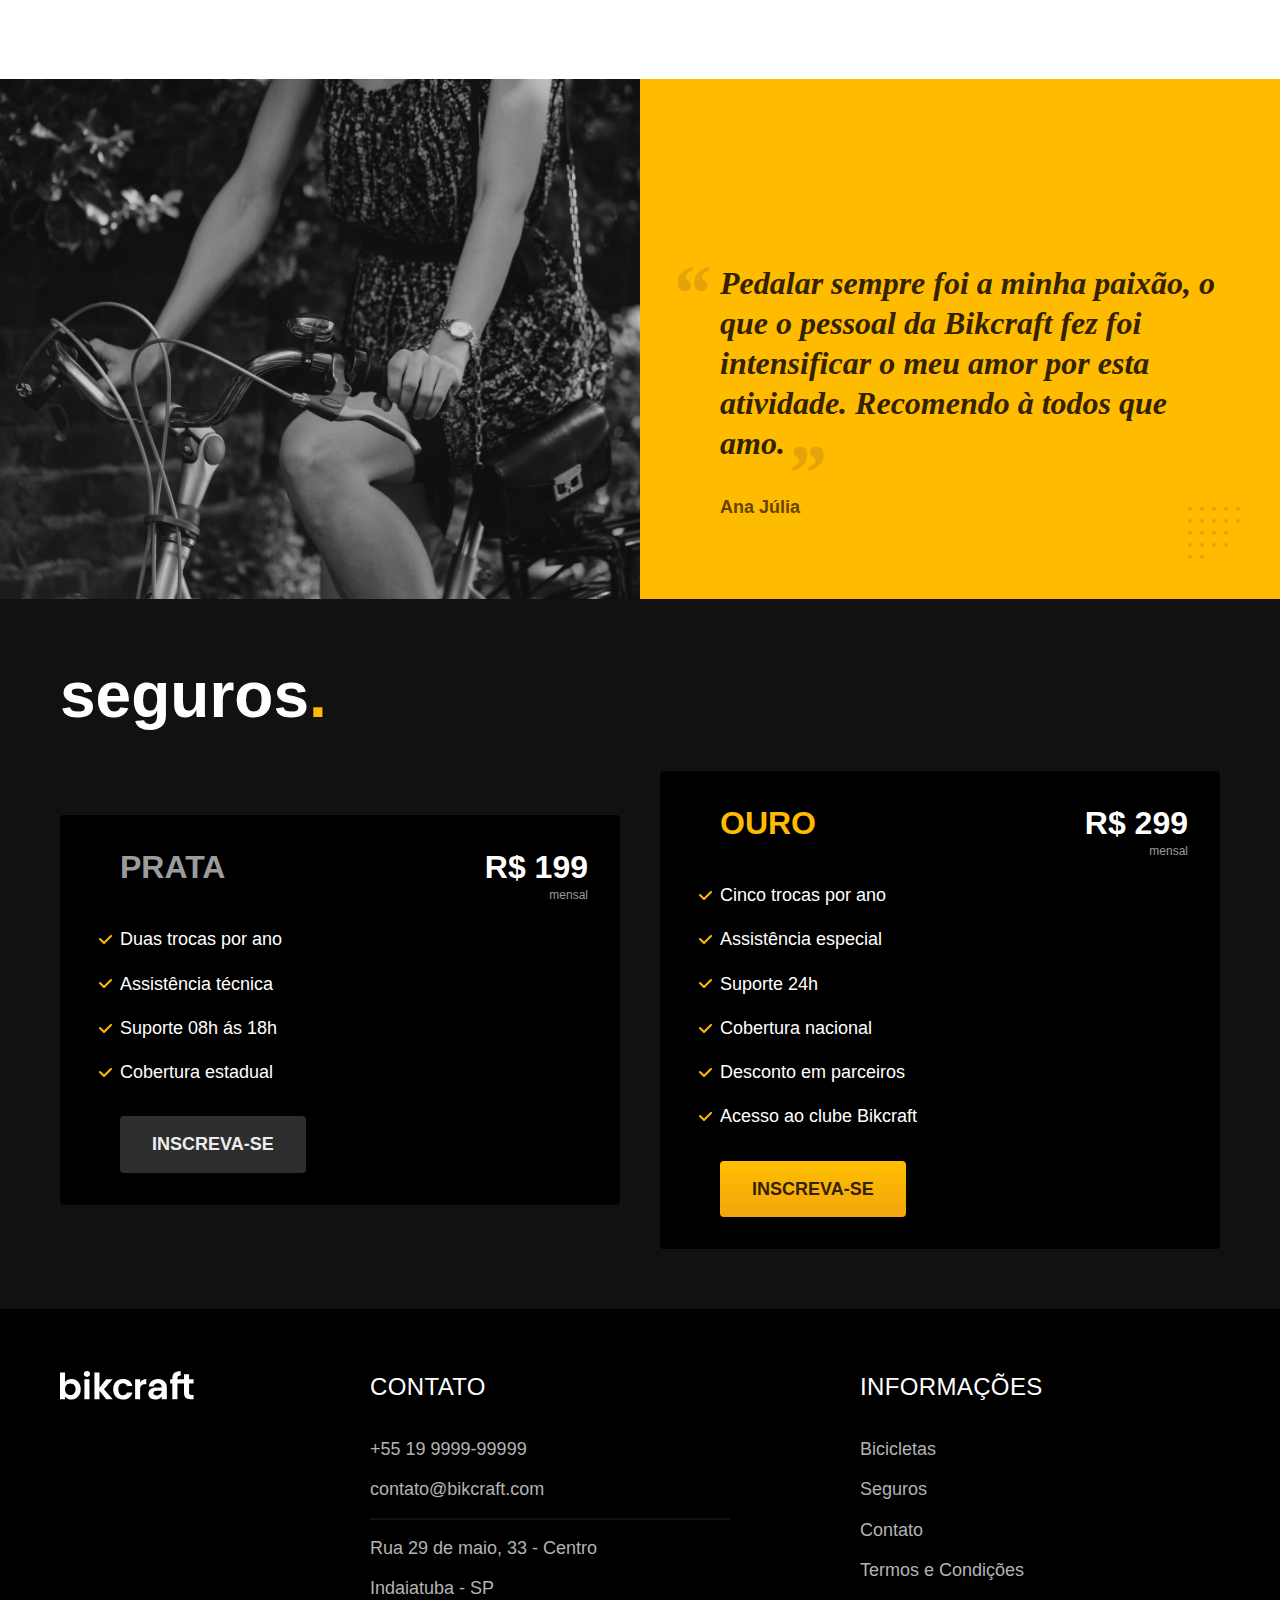
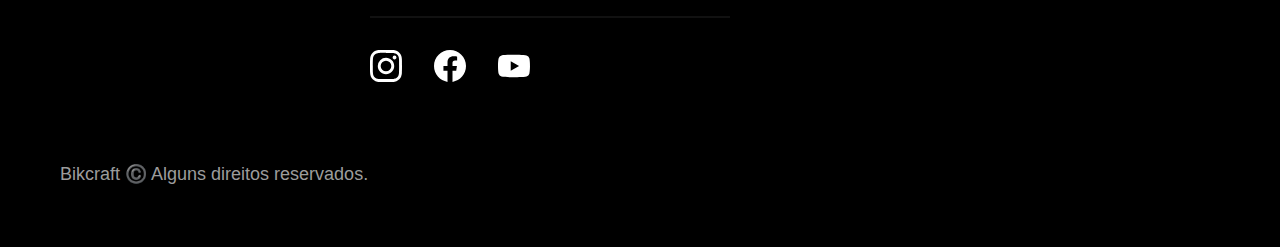
==== commit b6c3d7d6: "alteraçoes" ====
--- a/index.html
+++ b/index.html
@@ -9,6 +9,7 @@
   <title>Bikcraft - Bicicletas Elétricas</title>
   <meta name="description" content="Bicicletas elétricas de alta precisão e qualidade,  feitas sob medida para o cliente. Explore o mundo na sua velocidade com a Bikcraft.">
 
+  <link rel="preload" href="./css/style.css" as="style">
   <link rel="stylesheet" href="./css/style.css">
 
   <link rel="preconnect" href="https://fonts.googleapis.com">
@@ -20,7 +21,7 @@
 <body>
   <header class="header-bg">
     <div class="header container">
-      <a href="./"><img src="./img/bikcraft.svg" alt="Bikcraft">
+      <a href="./"><img src="./img/bikcraft.svg" width="136" height="32" alt="Bikcraft">
       </a>
       <nav aria-label="primaria">
         <ul class="header-menu font-1-m cor-0">
@@ -39,9 +40,10 @@
         <p class="font-2-l cor-5">Bicicletas elétricas de alta precisão e qualidade, feitas sob medida para o cliente. Explore o mundo na sua velocidade com a Bikcraft.</p>
         <a class="botao" href="./bicicletas.html">Escolha a sua</a>
       </div>
-      <div>
-        <img src="./img/fotos/introducao.jpg" alt="Bicicleta elétrica preta">
-      </div>
+      <picture>
+        <source media="(max-width: 800px" srcset="./img/bicicletas/nimbus.jpg">
+        <img src="./img/fotos/introducao.jpg" width="1280" height="1600" alt="Bicicleta elétrica preta">
+      </picture>
     </div>
   </main>
 
@@ -51,21 +53,21 @@
     <ul>
       <li>
         <a href="./bicicletas/magic.html">
-          <img src="./img/bicicletas/magic-home.jpg" alt="Bicicleta preta">
+          <img src="./img/bicicletas/magic-home.jpg" alt="Bicicleta preta" width="920" height="1040">
           <h3 class="font-1-xl">Magic Might</h3>
           <span class="font-2-m cor-8">R$ 2499</span>
         </a>
       </li>
       <li>
         <a href="./bicicletas/nimbus.html">
-          <img src="./img/bicicletas/nimbus-home.jpg" alt="Bicicleta preta">
+          <img src="./img/bicicletas/nimbus-home.jpg" alt="Bicicleta preta" width="920" height="1040">
           <h3 class="font-1-xl">Nimbus Stark</h3>
           <span class="font-2-m cor-8">R$ 4999</span>
         </a>
       </li>
       <li>
         <a href="./bicicletas/nebula.html">
-          <img src="./img/bicicletas/nebula-home.jpg" alt="Bicicleta preta">
+          <img src="./img/bicicletas/nebula-home.jpg" alt="Bicicleta preta" width="920" height="1040">
           <h3 class="font-1-xl">Nebula Cosmic</h3>
           <span class="font-2-m cor-8">R$ 3999</span>
         </a>
@@ -82,12 +84,12 @@
         <a class="link" href="./bicicletas.html">Escolha um modelo</a>
         <div class="tecnologia-vantagens">
           <div>
-            <img src="./img/icones/eletrica.svg" alt="">
+            <img src="./img/icones/eletrica.svg" width="24" height="24" alt="">
             <h3 class="font-1-m cor-0">Motor Elétrico</h3>
             <p class="font-2-s cor-5">Toda Bikcraft é equipada com um motor elétrico que possui duração de até 120h. A bateria é recarregada com a sua energia gasta ao pedalar.</p>
           </div>
           <div>
-            <img src="./img/icones/rastreador.svg" alt="">
+            <img src="./img/icones/rastreador.svg" width="24" height="24" alt="">
             <h3 class="font-1-m cor-0">Rastreador</h3>
             <p class="font-2-s cor-5"> Sabemos o quão preciosa é a sua Bikcraft, por isso adicionamos rastreadores e sistemas anti-furto para garantir o seu sossego.
             </p>
@@ -95,7 +97,7 @@
         </div>
       </div>
       <div class="tecnologia-imagem">
-        <img src="./img/fotos/tecnologia.jpg" alt="">
+        <img src="./img/fotos/tecnologia.jpg" width="1200" height="1920" alt="">
       </div>
     </div>
   </article>
@@ -104,20 +106,20 @@
     <h2 class="container font-1-xxl">nossos parceiros<span class="cor-p1">.</span></h2>
 
     <ul>
-      <li><img src="./img/parceiros/caravan.svg" alt="caravan"></li>
-      <li><img src="./img/parceiros/ranek.svg" alt="ranek"></li>
-      <li><img src="./img/parceiros/handel.svg" alt="handel"></li>
-      <li><img src="./img/parceiros/dogs.svg" alt="dogs"></li>
-      <li><img src="./img/parceiros/lescone.svg" alt="lescone"></li>
-      <li><img src="./img/parceiros/flexblog.svg" alt="flexblog"></li>
-      <li><img src="./img/parceiros/wildbeast.svg" alt="wildbeast"></li>
-      <li><img src="./img/parceiros/surfbot.svg" alt="surfbot"></li>
+      <li><img src="./img/parceiros/caravan.svg" alt="caravan" width="140" height="38"></li>
+      <li><img src="./img/parceiros/ranek.svg" alt="ranek" width="149" height="36"></li>
+      <li><img src="./img/parceiros/handel.svg" alt="handel" width="139" height="50"></li>
+      <li><img src="./img/parceiros/dogs.svg" alt="dogs" width="152" height="39"></li>
+      <li><img src="./img/parceiros/lescone.svg" alt="lescone" width="208" height="41"></li>
+      <li><img src="./img/parceiros/flexblog.svg" alt="flexblog" width="165" height="38"></li>
+      <li><img src="./img/parceiros/wildbeast.svg" alt="wildbeast" width="196" height="34"></li>
+      <li><img src="./img/parceiros/surfbot.svg" alt="surfbot" width="200" height="49"></li>
     </ul>
   </section>
 
   <section class="depoimento" aria-label="Depoimento">
     <div>
-      <img src="./img/fotos/depoimento.jpg" alt="Pessoa pedalando uma bicicleta Bikcraft">
+      <img src="./img/fotos/depoimento.jpg" width="1560" height="1360" alt="Pessoa pedalando uma bicicleta Bikcraft">
     </div>
     <div class="depoimento-conteudo">
       <blockquote class="font-1-xl cor-p5">
@@ -161,7 +163,7 @@
 
   <footer class="footer-bg">
     <div class="footer container">
-      <img src="./img/bikcraft.svg" alt="Bikcraft">
+      <img src="./img/bikcraft.svg" width="136" height="32" alt="Bikcraft">
       <div class="footer-contato">
         <h3 class="font-2-l-b cor-0">Contato</h3>
         <ul class="font-2-m cor-5">
@@ -172,13 +174,13 @@
         </ul>
         <div class="footer-redes">
           <a href="./">
-            <img src="./img/redes/instagram.svg" alt="Instagram">
+            <img src="./img/redes/instagram.svg" width="32" height="32" alt="Instagram">
           </a>
           <a href="./">
-            <img src="./img/redes/facebook.svg" alt="Facebook">
+            <img src="./img/redes/facebook.svg" width="32" height="32" alt="Facebook">
           </a>
           <a href="./">
-            <img src="./img/redes/youtube.svg" alt="Youtube">
+            <img src="./img/redes/youtube.svg" width="32" height="32" alt="Youtube">
           </a>
         </div>
       </div>
--- a/css/style.css
+++ b/css/style.css
@@ -7,6 +7,7 @@
 
 /*Utilidades*/
 @import "./utilidades/componentes.css";
+@import "./utilidades/formulario.css";
 
 /*Home*/
 @import "./home/introducao.css";
@@ -16,6 +17,23 @@
 
 /*Bicicletas*/
 @import "./bicicletas/bicicletas-lista.css";
+@import "./bicicletas/bicicletas.css";
+
+/*Bicicleta*/
+@import "./bicicleta/bicicleta.css";
+@import "./bicicleta/seguro.css";
 
 /*Seguros*/
 @import "./seguros/seguros.css";
+@import "./seguros/vantagens.css";
+@import "./seguros/perguntas.css";
+
+/*Contato*/
+@import "./contato/contato.css";
+@import "./contato/lojas.css";
+
+/*Contato*/
+@import "./orcamento/orcamento.css";
+
+/*Termos*/
+@import "./termos/termos.css";
--- a/css/style.css
+++ b/css/style.css
@@ -7,6 +7,7 @@
 
 /*Utilidades*/
 @import "./utilidades/componentes.css";
+@import "./utilidades/formulario.css";
 
 /*Home*/
 @import "./home/introducao.css";
@@ -16,6 +17,23 @@
 
 /*Bicicletas*/
 @import "./bicicletas/bicicletas-lista.css";
+@import "./bicicletas/bicicletas.css";
+
+/*Bicicleta*/
+@import "./bicicleta/bicicleta.css";
+@import "./bicicleta/seguro.css";
 
 /*Seguros*/
 @import "./seguros/seguros.css";
+@import "./seguros/vantagens.css";
+@import "./seguros/perguntas.css";
+
+/*Contato*/
+@import "./contato/contato.css";
+@import "./contato/lojas.css";
+
+/*Contato*/
+@import "./orcamento/orcamento.css";
+
+/*Termos*/
+@import "./termos/termos.css";
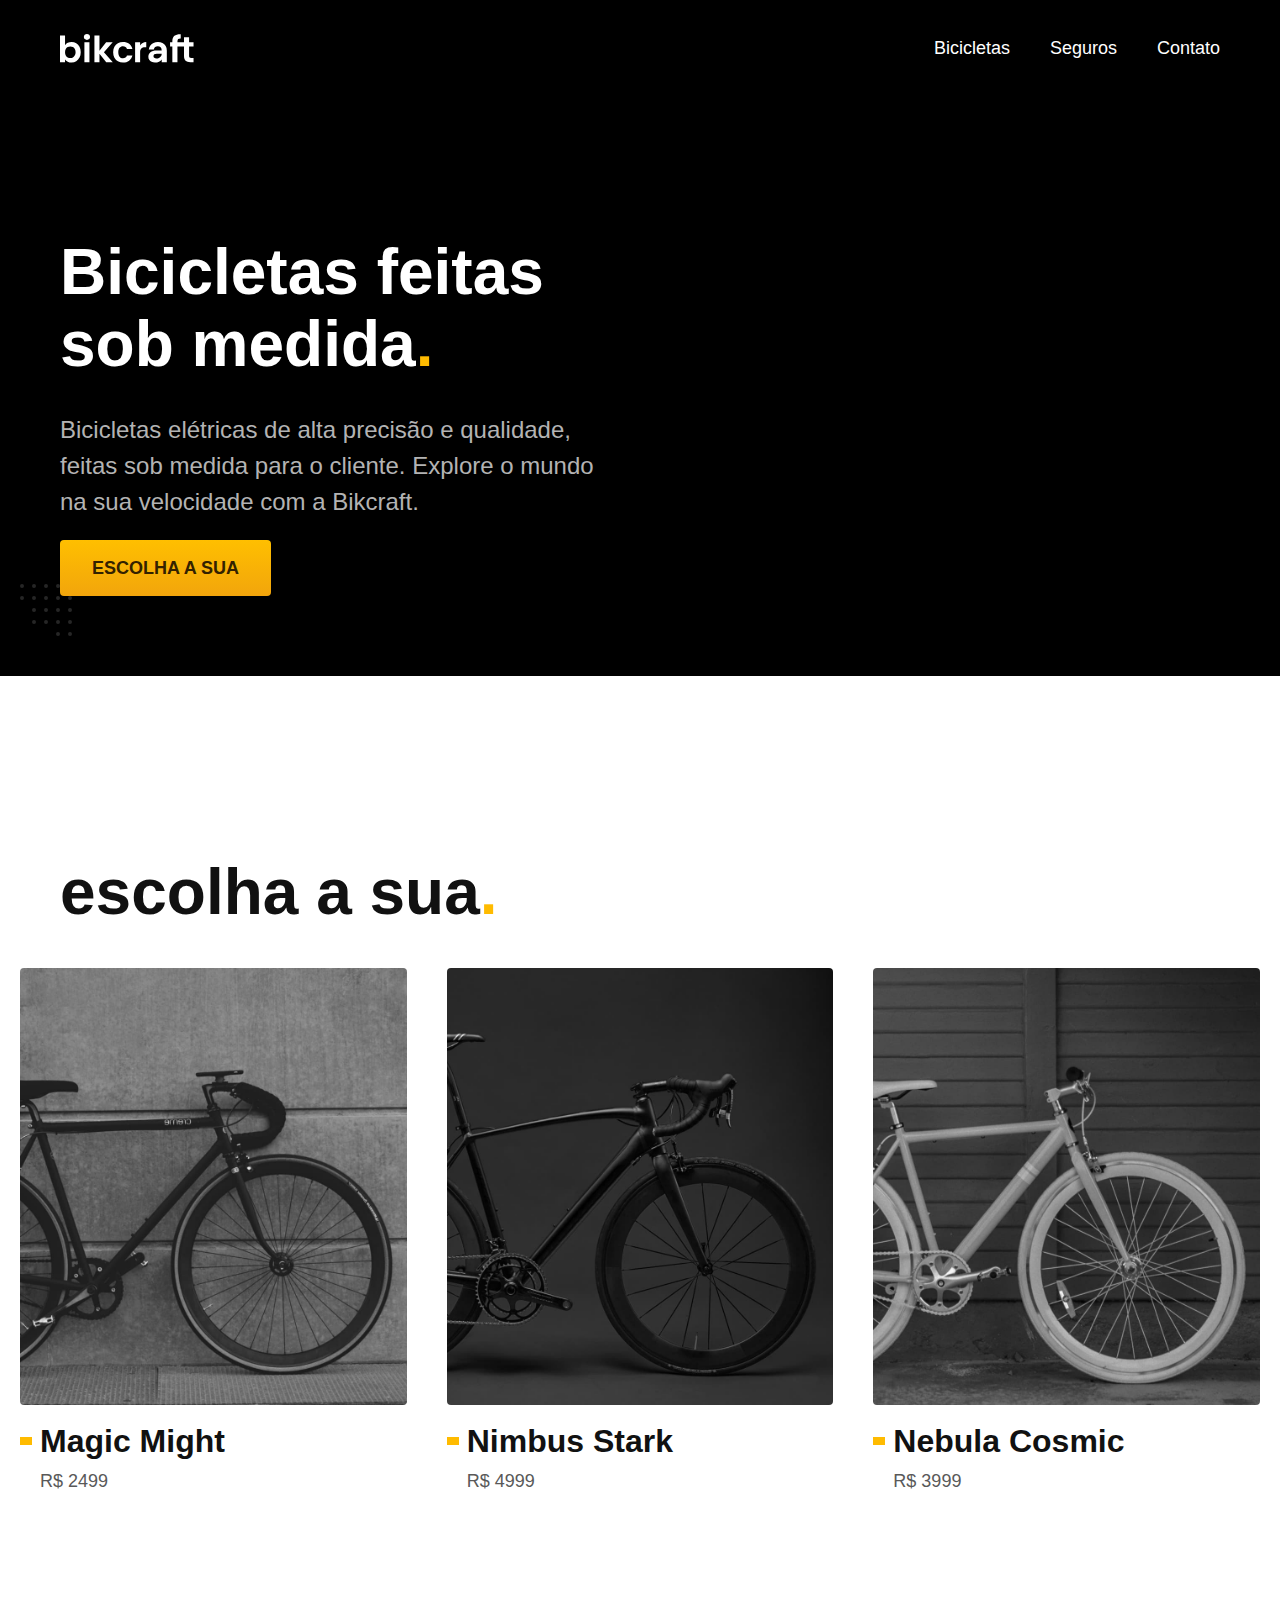
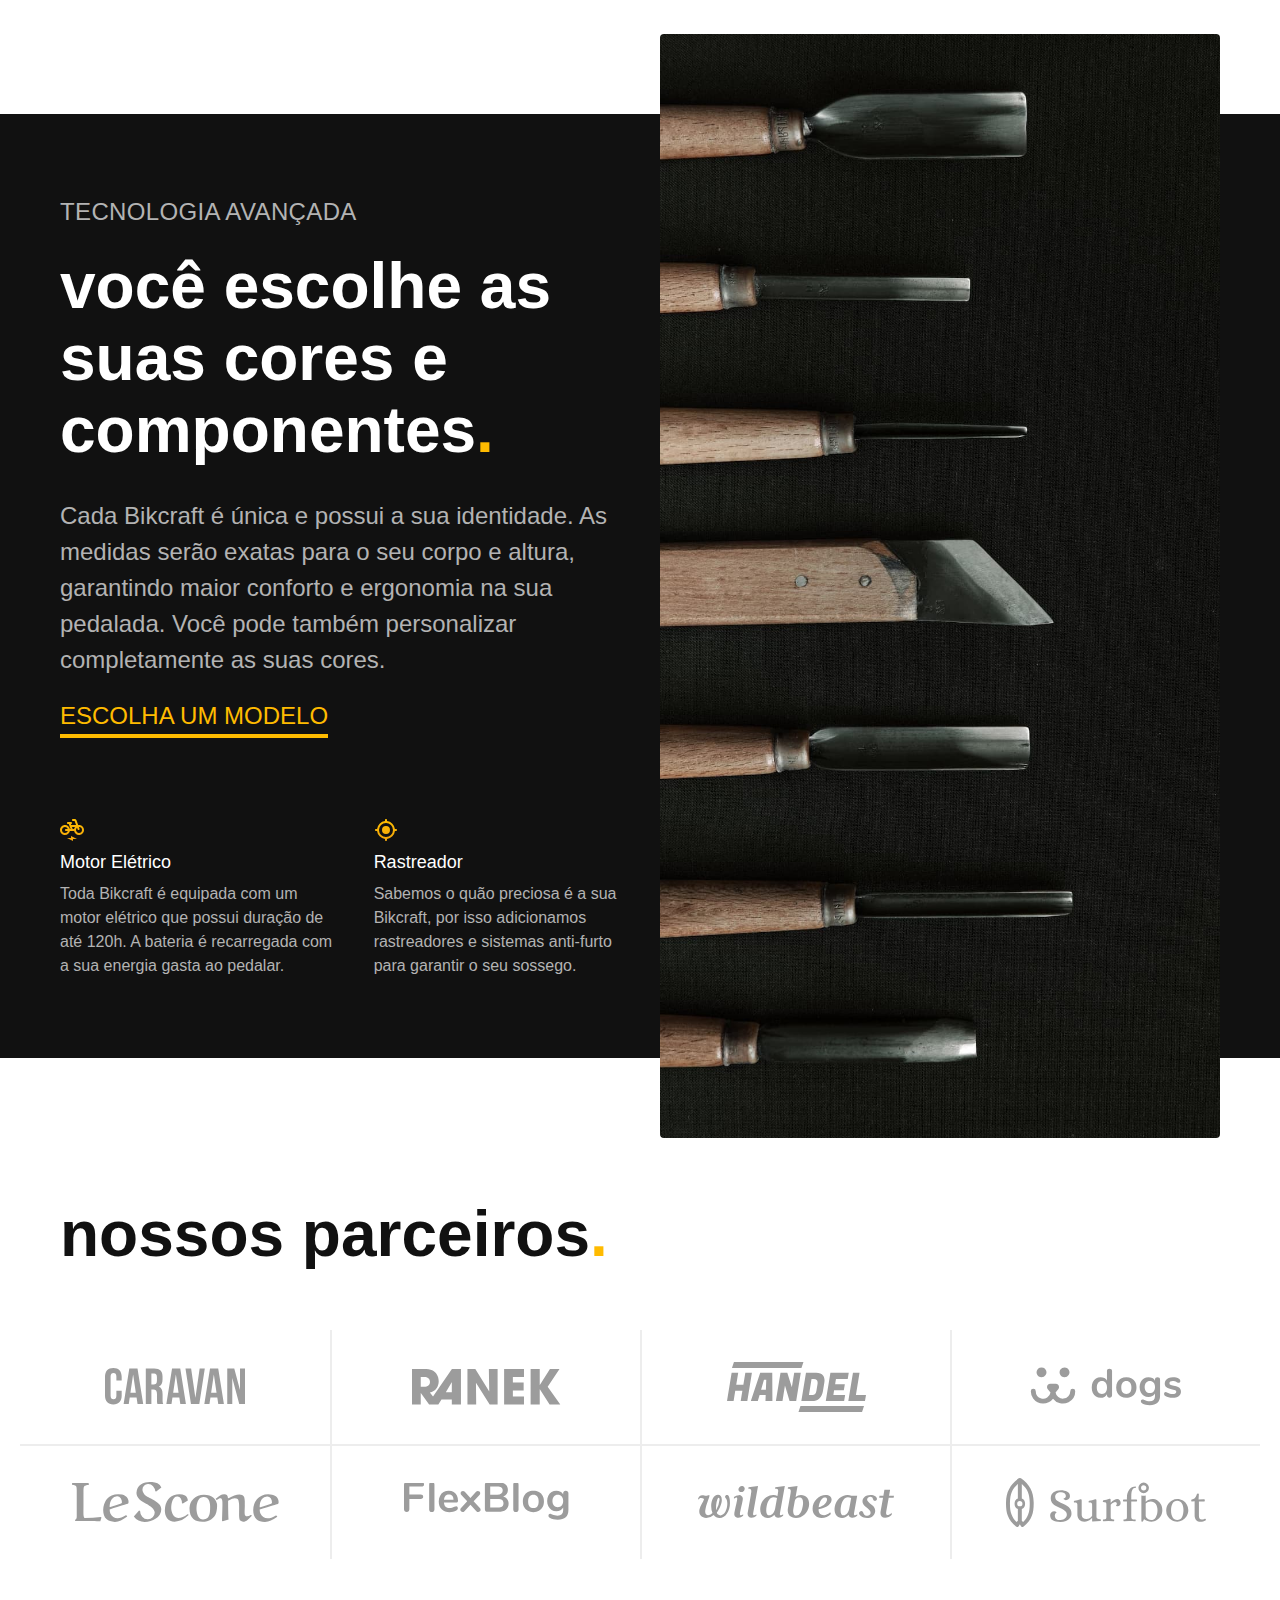
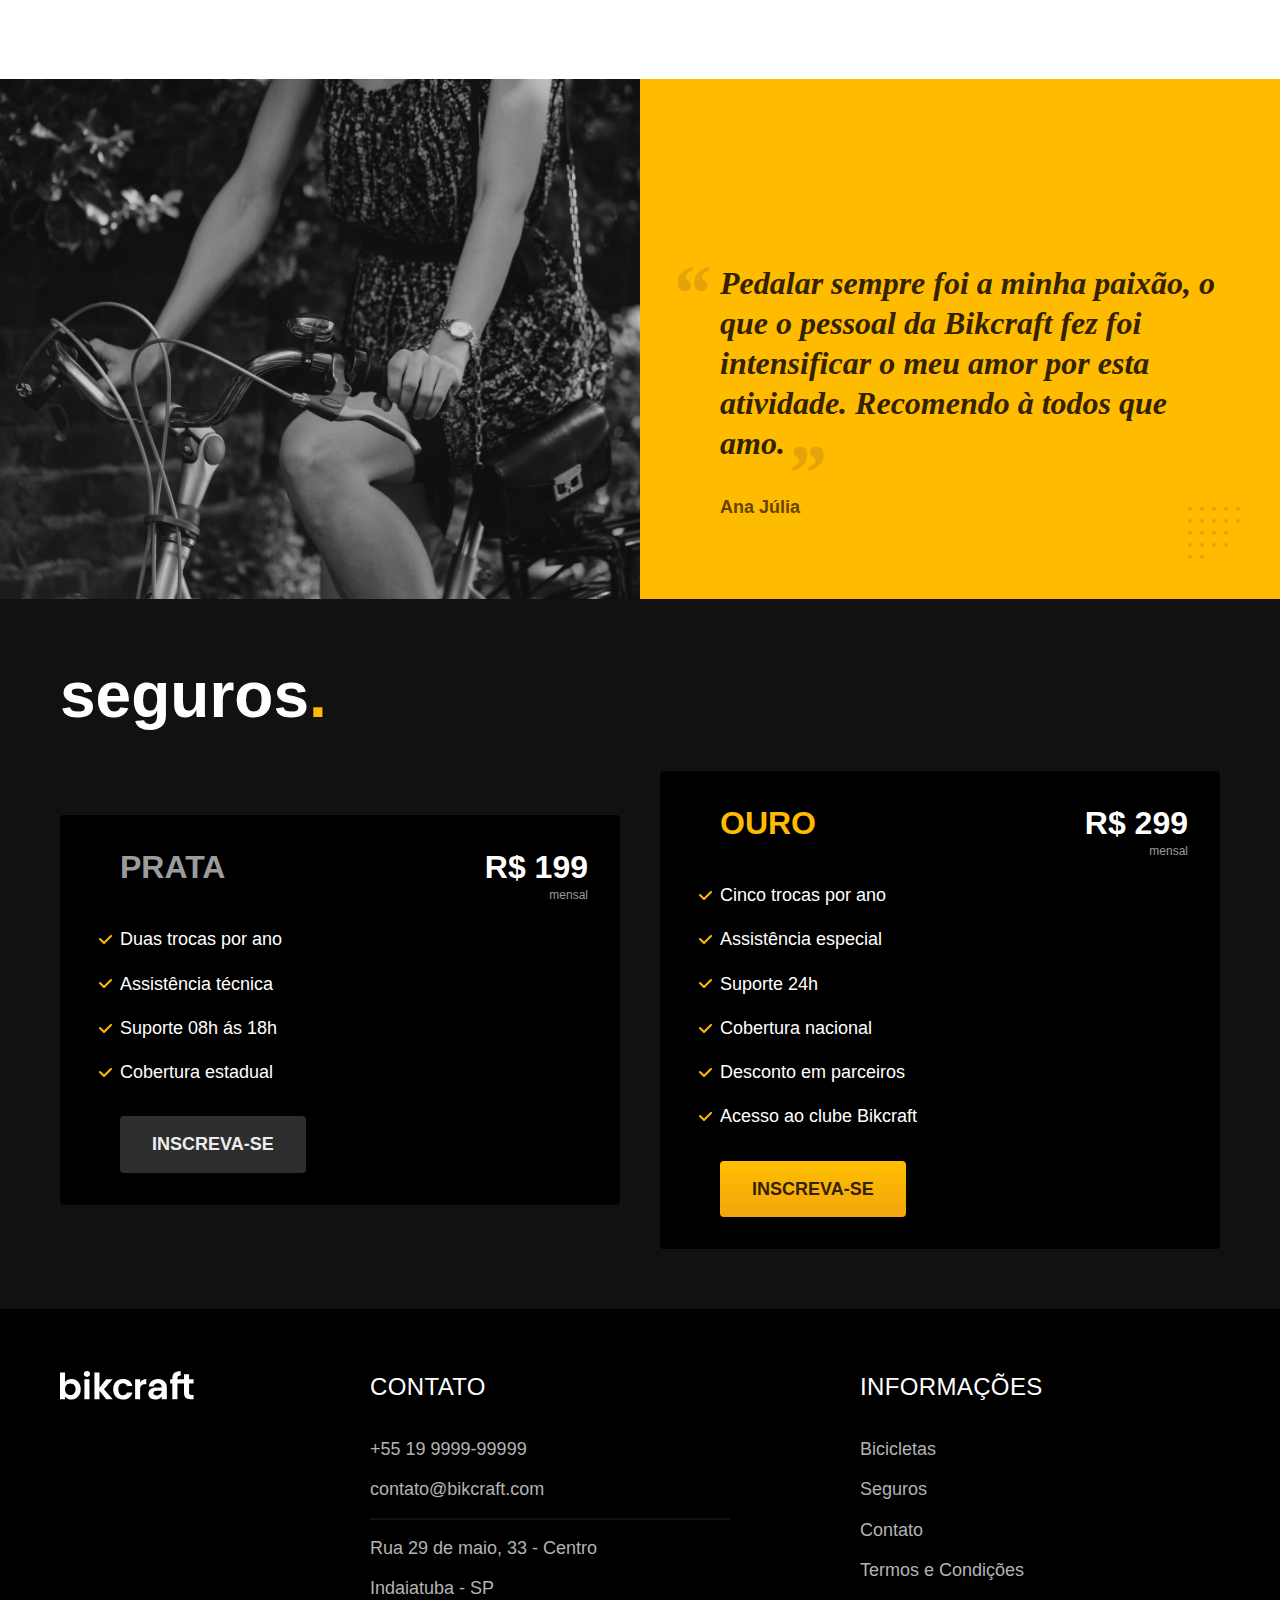
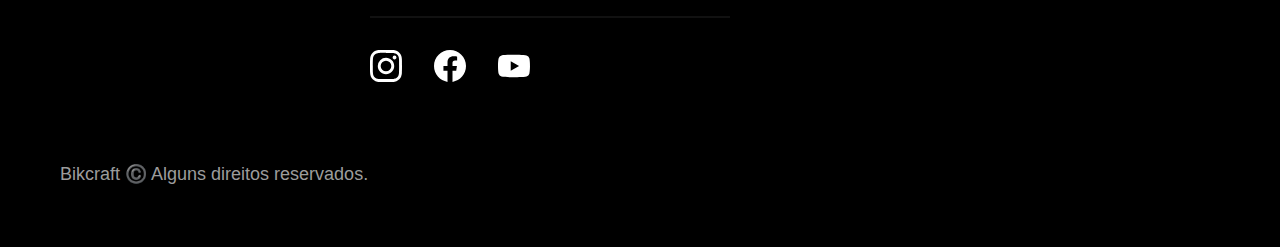
==== commit 4afebd96: "java ok" ====
--- a/index.html
+++ b/index.html
@@ -9,13 +9,15 @@
   <title>Bikcraft - Bicicletas Elétricas</title>
   <meta name="description" content="Bicicletas elétricas de alta precisão e qualidade,  feitas sob medida para o cliente. Explore o mundo na sua velocidade com a Bikcraft.">
 
+  <link rel="icon" href="./favicon.svg" type="image/svg+xml">
   <link rel="preload" href="./css/style.css" as="style">
   <link rel="stylesheet" href="./css/style.css">
+
+  <script>document.documentElement.classList.add("js");</script>
 
   <link rel="preconnect" href="https://fonts.googleapis.com">
   <link rel="preconnect" href="https://fonts.gstatic.com" crossorigin>
   <link href="https: //fonts.googleapis.com/css2? família= Merriweather:ital,wght@1.900 &family= Poppins:wght@400;600 & family= Roboto:wght@400;500 & display=swap" rel="stylesheet">
-
 </head>
 
 <body>
@@ -36,12 +38,12 @@
   <main class="introducao-bg">
     <div class="introducao container">
       <div class="introducao-conteudo">
-        <h1 class="font-1-xxl cor-0">Bicicletas feitas sob medida<span class="cor-p1">.</span></h1>
-        <p class="font-2-l cor-5">Bicicletas elétricas de alta precisão e qualidade, feitas sob medida para o cliente. Explore o mundo na sua velocidade com a Bikcraft.</p>
-        <a class="botao" href="./bicicletas.html">Escolha a sua</a>
-      </div>
-      <picture>
-        <source media="(max-width: 800px" srcset="./img/bicicletas/nimbus.jpg">
+        <h1 class="font-1-xxl cor-0 fadeInDown" data-anime="200">Bicicletas feitas sob medida<span class="cor-p1">.</span></h1>
+        <p class="font-2-l cor-5 fadeInDown" data-anime="400">Bicicletas elétricas de alta precisão e qualidade, feitas sob medida para o cliente. Explore o mundo na sua velocidade com a Bikcraft.</p>
+        <a class="botao fadeInDown" data-anime="600" href="./bicicletas.html">Escolha a sua</a>
+      </div>
+      <picture data-anime="800" class="fadeInDown>
+        <source media=" (max-width: 800px" srcset="./img/bicicletas/nimbus.jpg">
         <img src="./img/fotos/introducao.jpg" width="1280" height="1600" alt="Bicicleta elétrica preta">
       </picture>
     </div>
@@ -199,6 +201,9 @@
     </div>
 
   </footer>
+
+  <script src="./js/plugins/simple-anime.js"></script>
+  <script src="./js/script.js"></script>
 </body>
 
 </html>--- a/css/style.css
+++ b/css/style.css
@@ -1,7 +1,7 @@
 @import "./global/global.css";
 @import "./utilidades/tipografia.css";
 @import "./utilidades/cores.css";
-
+@import "./utilidades/animacao.css";
 @import "./global/header.css";
 @import "./global/footer.css";
 
--- a/css/style.css
+++ b/css/style.css
@@ -1,7 +1,7 @@
 @import "./global/global.css";
 @import "./utilidades/tipografia.css";
 @import "./utilidades/cores.css";
-
+@import "./utilidades/animacao.css";
 @import "./global/header.css";
 @import "./global/footer.css";
 
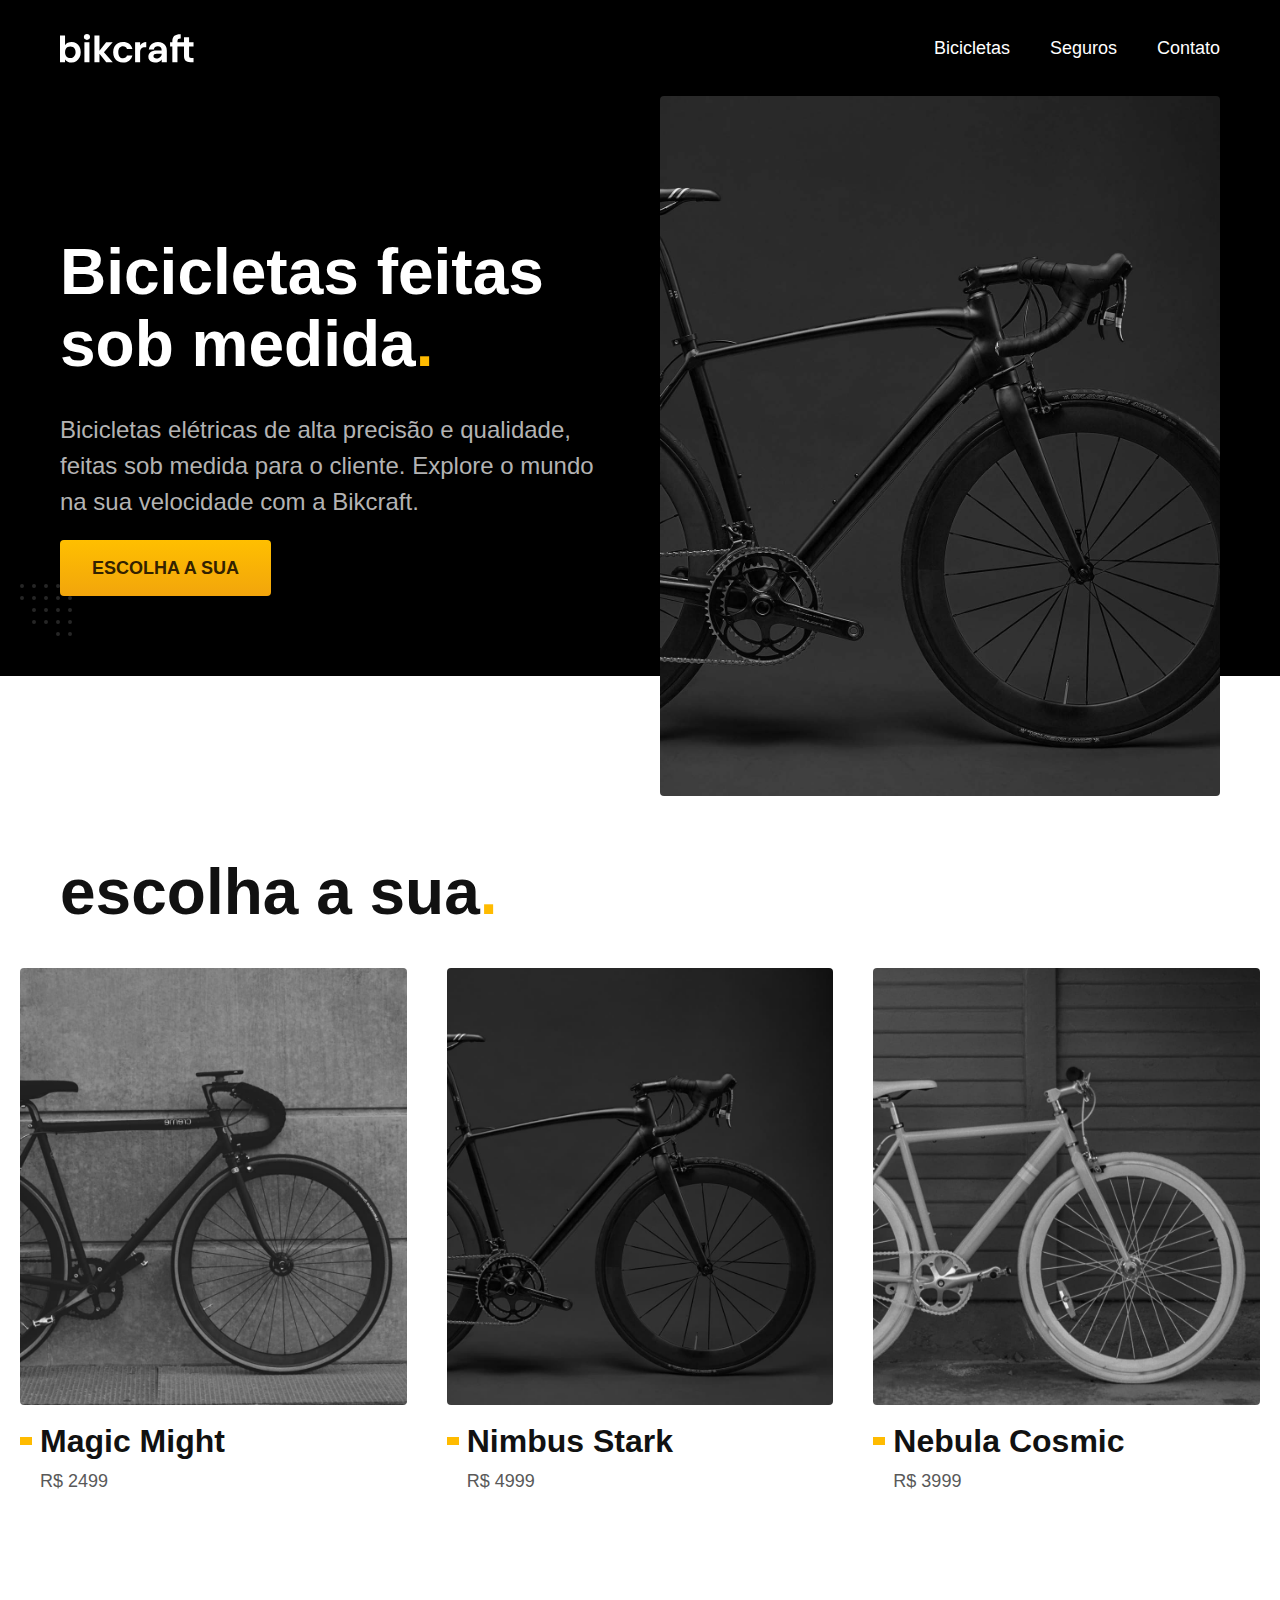
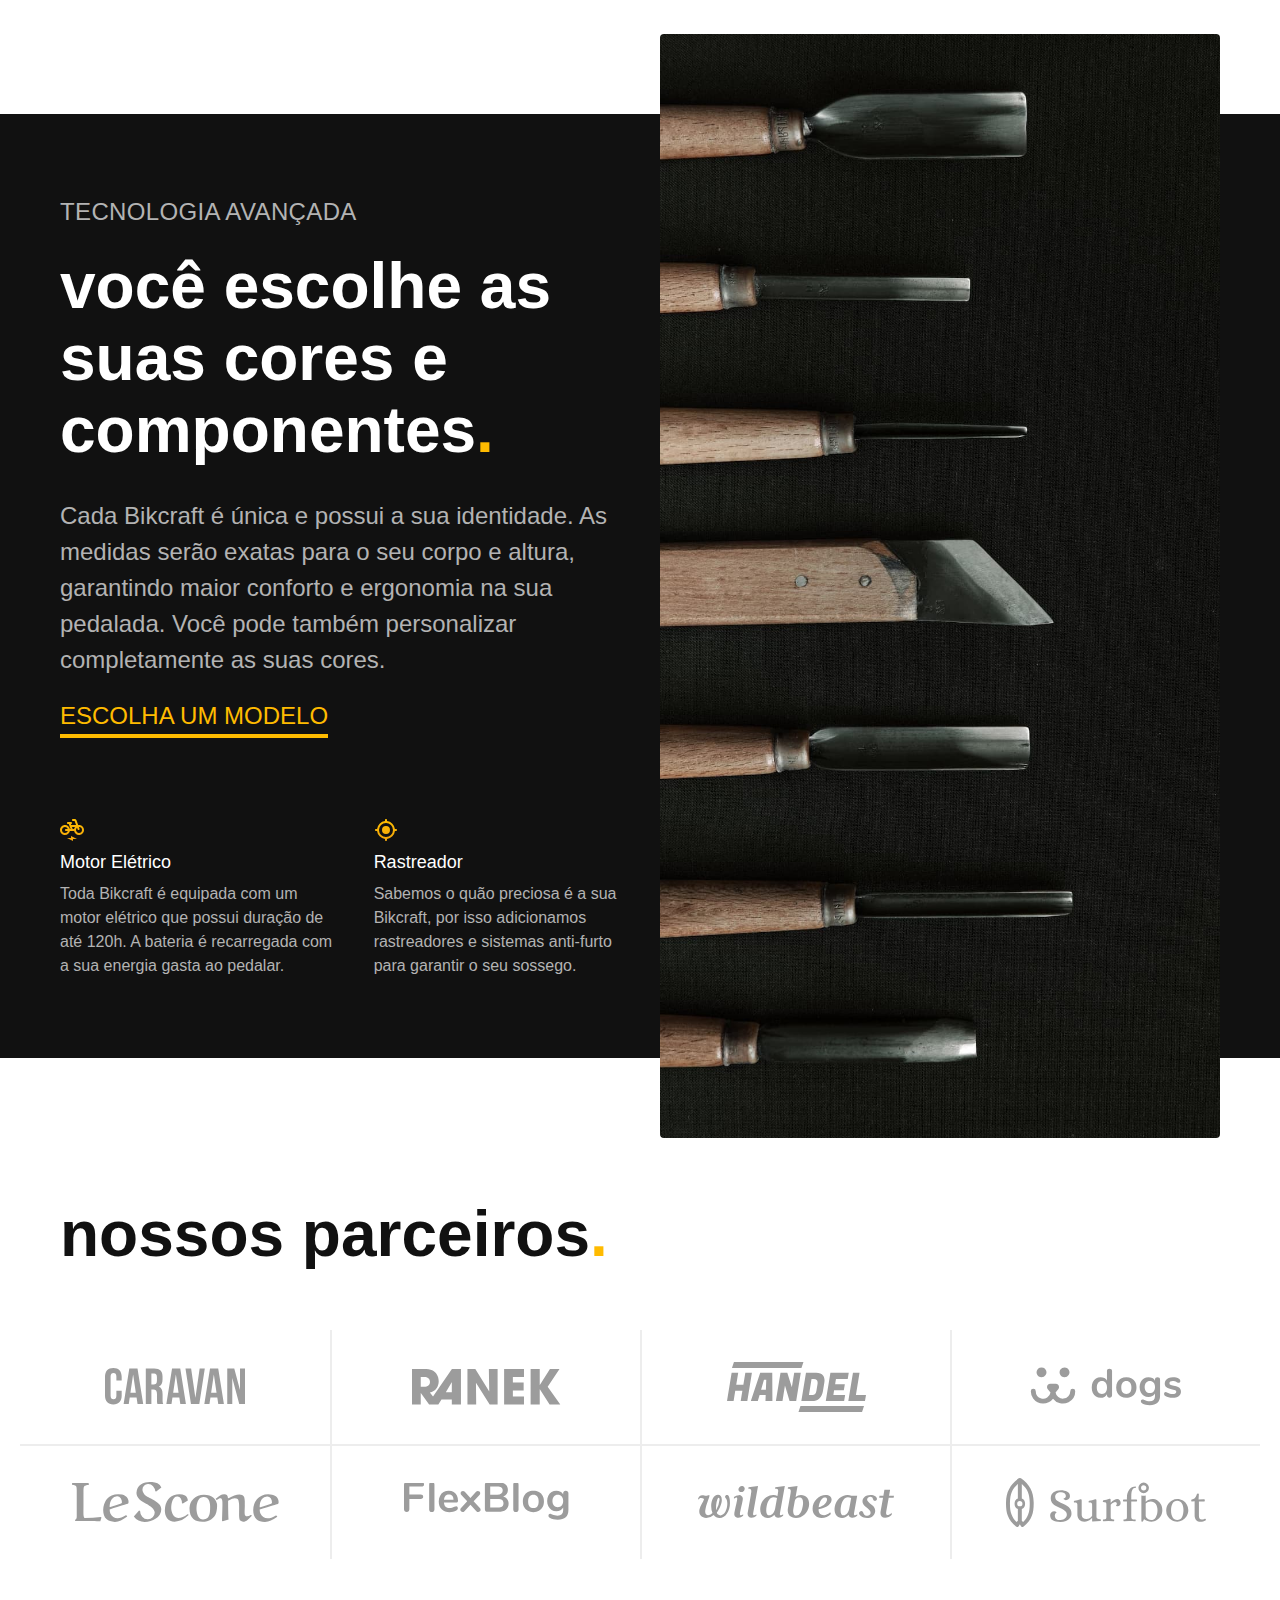
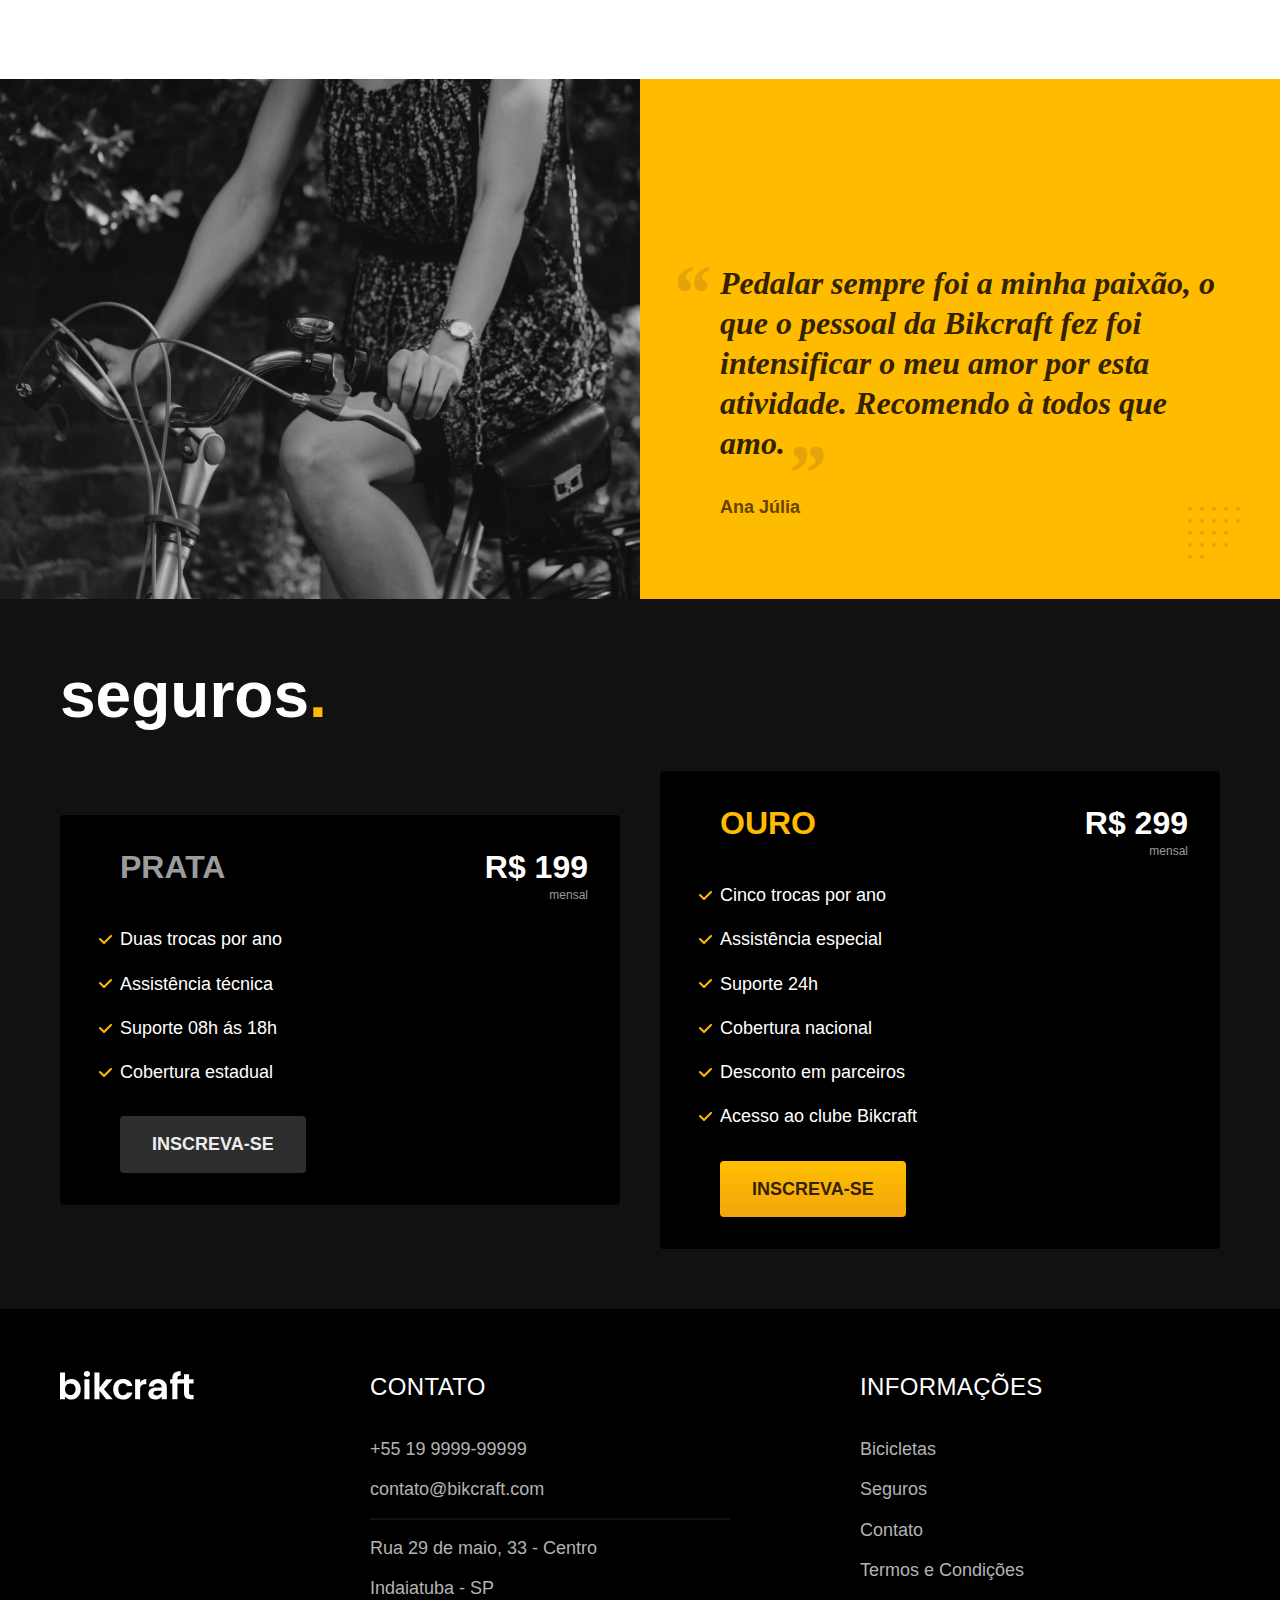
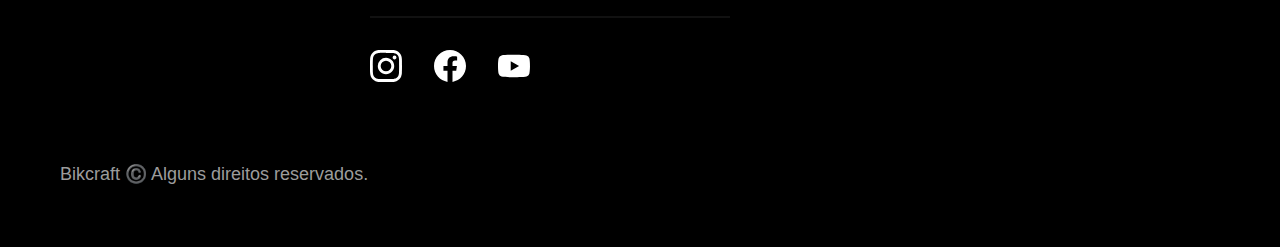
==== commit 96133586: "otimizado para produçao" ====
--- a/index.html
+++ b/index.html
@@ -10,8 +10,8 @@
   <meta name="description" content="Bicicletas elétricas de alta precisão e qualidade,  feitas sob medida para o cliente. Explore o mundo na sua velocidade com a Bikcraft.">
 
   <link rel="icon" href="./favicon.svg" type="image/svg+xml">
-  <link rel="preload" href="./css/style.css" as="style">
-  <link rel="stylesheet" href="./css/style.css">
+  <link rel="preload" href="./css/style.min.css" as="style">
+  <link rel="stylesheet" href="./css/style.min.css">
 
   <script>document.documentElement.classList.add("js");</script>
 
--- a/css/style.min.css
+++ b/css/style.min.css
@@ -0,0 +1 @@
+body{margin:0;font-family:Arial,Helvetica,sans-serif;color:#111}blockquote,dd,h1,h2,h3,h4,p,ul{margin:0}ul{margin:0;padding:0;list-style:none}a{text-decoration:none;color:inherit}img{max-width:100%;height:auto;display:block}img[src$=".jpg"]{border-radius:4px}.font-1-xs{font:400 0.75rem/1.35 Poppins,sans-serif}.font-2-xs{font:400 0.875rem/1.43 Roboto,sans-serif}.font-1-s{font:400 1rem/1.5 Poppins,sans-serif}.font-2-s{font:400 1rem/1.5 Roboto,sans-serif}.font-1-m,.font-1-m-b{font:400 1.125rem/1.35 Poppins,sans-serif}.font-1-m-b{font-weight:600}.font-2-m{font:500 1.125rem/1.35 Roboto,sans-serif}.font-1-l{font:400 1.5rem/1.5 Poppins,sans-serif}.font-2-l,.font-2-l-b{font:400 1.5rem/1.5 Roboto,sans-serif}.font-2-l-b{font-weight:500;letter-spacing:.015em;text-transform:uppercase}.font-1-xl{font:600 2rem/1.25 Poppins,sans-serif}.font-2-xl{font:500 2rem/1.25 Roboto,sans-serif}.font-1-xxl{font:600 4rem/1.125 Poppins,sans-serif}@media (max-width:1200px){.font-1-xxl{font-size:3rem}.font-2-l,.font-2-l-b{font-size:1.125rem}}@media (max-width:800px){.font-1-xxl{font-size:2rem}.font-1-xl,.font-2-xl{font-size:1.5rem}}:root{--cor-12:#000000;--cor-11:#111111;--cor-10:#2e2e2e;--cor-9:#404040;--cor-8:#595959;--cor-7:#707070;--cor-6:#9c9c9c;--cor-5:#b3b3b3;--cor-4:#cccccc;--cor-3:#dedede;--cor-2:#ededed;--cor-1:#f7f7f7;--cor-0:#ffffff;--cor-p1:#ffbb00;--cor-p2:#e4a30b;--cor-p3:#a66f00;--cor-p4:#664400;--cor-p5:#332200}.cor-0{color:var(--cor-0)}.cor-1{color:var(--cor-1)}.cor-2{color:var(--cor-2)}.cor-3{color:var(--cor-3)}.cor-4{color:var(--cor-4)}.cor-5{color:var(--cor-5)}.cor-6{color:var(--cor-6)}.cor-7{color:var(--cor-7)}.cor-8{color:var(--cor-8)}.cor-9{color:var(--cor-9)}.cor-10{color:var(--cor-10)}.cor-11{color:var(--cor-11)}.cor-12{color:var(--cor-12)}.cor-p1{color:var(--cor-p1)}.cor-p2{color:var(--cor-p2)}.cor-p3{color:var(--cor-p3)}.cor-p4{color:var(--cor-p4)}.cor-p5{color:var(--cor-p5)}.js .fadeInDown{transform:translate3d(0,-20px,0)}.js .fadeInUp{transform:translate3d(0,20px,0)}.js .fadeInRight{transform:translate3d(20px,0,0)}.js .fadeInLeft{transform:translate3d(-20px,0,0)}.js [data-anime]{opacity:0}.js .anime{opacity:1;transform:none;transition:transform .8s,opacity .8s}.header-bg{background-color:var(--cor-12)}.header{display:flex;flex-wrap:wrap;gap:20px;justify-content:space-between;align-items:center;padding-top:20px;padding-bottom:20px}.header-menu{display:flex;flex-wrap:wrap;gap:40px}.header-menu a{display:inline-block;padding:16px 0;position:relative}.header-menu a::after{content:"";display:block;height:2px;width:0%;background:var(--cor-0);margin-top:4px;transition:.3s;position:absolute}.header-menu a.ativo::after,.header-menu a:hover::after{width:100%}@media (max-width:800px){.header-menu{gap:20px}.header-menu a{background:var(--cor-11);padding:12px 16px;border-radius:4px}.header-menu a:hover{background:var(--cor-10)}.header a::after{display:none}}@media (max-width:600px){.header-menu{gap:12px}.header-menu a{padding:8px 12px;font-size:14px}}.footer-bg{background-color:var(--cor-12)}.footer{display:grid;grid-template-columns:3fr 5fr 4fr;gap:40px;padding-top:60px;padding-bottom:60px}.footer h3{margin-bottom:32px}.footer-contato ul{margin-bottom:32px}.footer-contato li:nth-child(2n):after{content:"";display:block;max-width:360px;height:2px;background:var(--cor-11);margin-top:16px}.footer li{margin-bottom:16px}.footer-redes{display:flex;gap:32px}.footer a:hover{color:var(--cor-0)}.footer-copy{grid-column:1/-1;margin-top:40px}@media (max-width:800px){.footer>img{display:none}.footer{grid-template-columns:1fr 1fr}}@media (max-width:600px){.footer{grid-template-columns:1fr;gap:60px}.footer-copy{margin-top:0}}.container{box-sizing:border-box;max-width:1200px;padding-left:20px;padding-right:20px;margin-left:auto;margin-right:auto}.botao{display:inline-block;padding:16px 32px;background:linear-gradient(#ffbf00,#f2a50c);border-radius:4px;box-shadow:0 1px 2px rgba(0,0,0,.1);text-transform:uppercase;color:var(--cor-p5);font:600 1.125rem/1.35 Poppins,sans-serif;max-width:max-content;border:none;cursor:pointer}.botao:hover{background:linear-gradient(#ffb60d,#e59317)}.botao.secundario{background:var(--cor-10);color:var(--cor-2)}.botao.secundario:hover{background:var(--cor-9)}.botao.seta{display:flex;align-items:center}.botao.seta::after{content:"";display:inline-block;width:18px;height:10px;margin-left:12px;background:url("../img/icones/seta.svg");transition:transform .2s}.botao.seta:hover::after{transform:translateX(4px)}@media (max-width:600px){.botao{padding:12px 16px;font-size:1rem}}.link{display:inline-block;color:var(--cor-p1);font:500 1.5rem/1.5 Poppins,sans-serif;text-transform:uppercase}.link::after{content:"";display:block;width:100%;height:4px;background-color:currentColor}.link:hover{color:var(--cor-0)}.titulo-bg{padding-top:60px;padding-bottom:60px;background-color:var(--cor-11)}.titulo{background:url("../img/dec/top-right.svg") no-repeat top right 20px}.titulo p{margin-bottom:4px}@media (max-width:800px){.titulo-bg{padding-top:40px;padding-bottom:40px}.titulo p{font-size:1rem;text-transform:lowercase;font-weight:400}}.form{display:grid;grid-template-columns:1fr 1fr;gap:20px}.form label{display:block;font:400 1rem/1.5 Poppins,sans-serif;margin-bottom:4px}.form .col-2{grid-column:span 2}.form input[type=text],.form textarea{font:400 1rem/1.5 Roboto,sans-serif;background:var(--cor-1);border:1px solid var(--cor-2);padding:12px;border-radius:4px;width:100%;box-sizing:border-box}.form input[type=text]:focus,.form textarea:focus{outline:0;border-color:var(--cor-p1);background:var(--cor-0);box-shadow:0 0 0 2px #fea}@media (max-width:600px){.form{grid-template-columns:1fr}.form .col-2{grid-column:1}}.introducao-bg{background:var(--cor-12) url("../img/dec/bottom-left.svg") no-repeat bottom 160px left 20px;box-shadow:inset 0 -120px var(--cor-0)}.introducao{display:grid;grid-template-columns:1fr 1fr;gap:0 40px}.introducao-conteudo{align-self:end;padding-bottom:200px}.introducao img{height:100%;object-fit:cover;border-radius:4px}.introducao h1{margin-bottom:32px}.introducao p{margin-bottom:20px}@media (max-width:800px){.introducao-bg{background:var(--cor-11);padding-top:40px;box-shadow:inset 0 -60px var(--cor-0)}.introducao{grid-template-columns:1fr;gap:32px}.introducao-conteudo{padding-bottom:0}.introducao h1{font-size:32px;margin-bottom:16px}.introducao img{height:300px;width:100%}}.tecnologia-bg{background-color:var(--cor-11);box-shadow:inset 0 80px var(--cor-0),inset 0 -80px var(--cor-0)}.tecnologia{display:grid;grid-template-columns:1fr 1fr;gap:40px}.tecnologia-imagem img{width:100%;height:100%;object-fit:cover;object-position:left}.tecnologia-conteudo{padding-top:160px;padding-bottom:160px}.tecnologia-conteudo>span{display:block;margin-bottom:20px}.tecnologia-conteudo h2{margin-bottom:32px}.tecnologia-conteudo>p{margin-bottom:20px}.tecnologia-conteudo a{margin-bottom:80px}.tecnologia-vantagens{display:flex;gap:40px}.tecnologia-vantagens h3{margin-bottom:8px;width:max-content}.tecnologia-vantagens img{width:24px;margin-bottom:8px}@media (max-width:800px){.tecnologia-bg{box-shadow:initial}.tecnologia{grid-template-columns:1fr}.tecnologia-conteudo{padding-top:60px;padding-bottom:60px}.tecnologia-imagem{display:none}.tecnologia a{margin-bottom:60px}}@media (max-width:800px){.tecnologia-vantagens{flex-direction:column}}.parceiros{padding-top:60px;padding-bottom:120px}.parceiros h2{margin-bottom:60px}.parceiros ul{padding:0 20px;max-width:1400px;display:grid;grid-template-columns:repeat(4,1fr);margin:0 auto}.parceiros li{display:flex;padding:32px;border-left:2px solid var(--cor-2)}.parceiros img{margin:auto}.parceiros li:first-child,.parceiros li:nth-child(5){border-left:none}.parceiros li:nth-child(n+5){border-top:2px solid var(--cor-2)}@media (max-width:800px){.parceiros{padding-bottom:60px}.parceiros li{padding:20px}.parceiros h2{margin-bottom:20px}.parceiros ul{grid-template-columns:repeat(2,1fr)}.parceiros li:nth-child(n+3){border-top:2px solid var(--cor-2)}.parceiros li:nth-child(odd){border-left:none}}.depoimento{display:grid;grid-template-columns:1fr 1fr;background-color:var(--cor-p1);overflow:hidden}.depoimento img{width:100%;height:100%;object-fit:cover;border-radius:0}.depoimento-conteudo{padding:40px 40px 80px 80px;align-self:end;background:url("../img/dec/bottom-right-p.svg") no-repeat bottom 40px right 40px}.depoimento-conteudo p{max-width:32ch;font-family:Merriweather,serif;font-style:italic;font-weight:900;margin-bottom:32px;position:relative}.depoimento p::after,.depoimento p::before{font-size:5rem;color:var(--cor-p2);position:absolute}.depoimento p::before{content:" “ ";left:-50px;top:-20px}.depoimento p::after{content:" ” "}@media (min-width:1200px){.depoimento img{max-height:520px}}@media (max-width:800px){.depoimento{grid-template-columns:1fr;text-align:center}.depoimento img{max-height:200px}.depoimento-conteudo{padding:40px 20px;margin:auto}}.bicicletas-lista{padding-top:60px;padding-bottom:120px}.bicicletas-lista h2{margin-bottom:40px}.bicicletas-lista ul{display:flex;gap:40px;padding:0 20px 20px 20px;max-width:1400px;margin-left:auto;margin-right:auto;overflow-x:auto;-webkit-overflow-scrolling:touch}#bicicleta .bicicletas-lista ul{padding:0 0 20px 0}.bicicletas-lista li{min-width:280px;flex:1}.bicicletas-lista a{display:block}.bicicletas-lista img{margin-bottom:16px}.bicicletas-lista h3{margin-bottom:8px;display:flex;align-items:center}.bicicletas-lista h3::before{content:"";display:inline-block;height:8px;width:12px;margin-right:8px;background-color:var(--cor-p1);transition:width .2s}.bicicletas-lista a:hover h3::before{width:24px}.bicicletas-lista li span{padding-left:20px}@media (max-width:800px){.bicicletas-lista{padding-bottom:60px}.bicicletas-lista ul{gap:20px}}.bicicletas-bg{background:linear-gradient(to right,var(--cor-0) 30%,var(--cor-11) 0)}.bicicletas{display:grid;grid-template-columns:1fr 1fr;gap:40px;padding-top:60px;padding-bottom:60px;background:url("../img/dec/top-right.svg") no-repeat top 20px right 20px}.bicicletas-imagem{display:grid}.bicicletas-imagem img{grid-area:1/1}.bicicletas-imagem span{grid-area:1/1;place-self:start end;margin-top:20px;background:var(--cor-12);display:inline-block;padding:8px 16px 8px 16px;border-radius:4px 0 0 4px}.bicicletas-conteudo{display:grid;grid-template-columns:1fr auto;align-content:start}.bicicletas h2,.bicicletas p{grid-column:1/-1}.bicicletas h2{margin-bottom:20px}.bicicletas h2::before{content:"";display:block;width:12px;height:8px;background-color:var(--cor-p1);margin-bottom:8px}.bicicletas p{margin-bottom:32px}.bicicletas a{place-self:end}.bicicletas li{display:flex;align-items:center}.bicicletas ul{display:grid;gap:16px}.bicicletas-conteudo img{width:24px;margin-right:8px}@media (max-width:800px){.bicicletas-bg{background:var(--cor-11)}.bicicletas{grid-template-columns:1fr;gap:20px;padding-top:40px;padding-bottom:40px}}@media (max-width:600px){.bicicletas-conteudo{grid-template-columns:1fr}.bicicletas ul{font-size:1rem;grid-template-columns:1fr 1fr;margin-bottom:32px}.bicicletas a{place-self:start}}.bicicleta{display:grid;grid-template-columns:1fr 1fr;align-items:start;gap:40px;padding-top:60px;padding-bottom:60px}#bicicleta .titulo p{text-transform:uppercase}.bicicleta-imagens{display:flex;flex-wrap:wrap;gap:20px}.bicicleta-imagens img{flex:1;min-width:200px}.bicicleta-imagens img:first-child{min-width:100%}.bicicleta-conteudo>p{margin-bottom:32px}.bicicleta-comprar{display:grid;grid-template-columns:max-content auto;align-items:center;justify-items:start;gap:8px 12px;margin-bottom:40px}.bicicleta-comprar a{grid-row:span 2}.bicicleta-comprar span{display:flex;align-items:center;background-color:var(--cor-12);gap:8px;padding:4px 8px;border-radius:4px}.bicicleta-conteudo h2{text-transform:uppercase;letter-spacing:.015em;margin-bottom:12px}.bicicleta-ficha,.bicicleta-informacoes{padding:32px;background-color:var(--cor-12);border-radius:4px}.bicicleta-informacoes{margin-bottom:40px;display:grid;grid-template-columns:1fr 1fr;gap:32px}.bicicleta-informacoes img{width:24px;margin-bottom:8px}.bicicleta-informacoes h3{margin-bottom:8px}.bicicleta-ficha li{padding:4px 0;display:flex;justify-content:space-between;border-bottom:1px solid var(--cor-11)}.bicicleta-ficha li:last-child{border-bottom:none}.bicicleta-ficha span{color:var(--cor-6)}@media (max-width:800px){.bicicleta{grid-template-columns:1fr;padding-top:40px;padding-bottom:40px}.bicicleta-imagens{grid-row:2}}@media (max-width:400px){.bicicleta-informacoes{grid-template-columns:1fr}.bicicleta-comprar{grid-template-columns:1fr}}.seguro-bg{background-color:var(--cor-11);box-shadow:inset 0 120px var(--cor-0),inset 0 -120px var(--cor-12)}.seguro{display:grid;grid-template-columns:1fr 1fr;gap:40px}.seguro-imagem img{width:100%;height:100%;object-fit:cover}.seguro-conteudo{padding-top:180px;padding-bottom:180px}.seguro h2{margin-bottom:32px}.seguro p{margin-bottom:20px}@media (max-width:800px){.seguro-bg{box-shadow:inset 0 -60px var(--cor-12)}.seguro{grid-template-columns:1fr}.seguro-conteudo{grid-row:1;padding-top:40px;padding-bottom:0}}.seguros-bg{background:var(--cor-11)}.seguros{padding-top:60px;padding-bottom:60px;display:grid;grid-template-columns:1fr 1fr;gap:40px;align-items:center}#seguros .seguros{padding-top:0}.seguros h2{grid-column:1/-1}.seguros-item{background-color:var(--cor-12);padding:32px 32px 32px 60px;display:grid;grid-template-columns:1fr auto;border-radius:4px}.seguros-item h3{margin-bottom:40px}.seguros-item span{grid-column:2;display:block;text-align:right}.seguros-item ul{grid-column:1/-1;margin-bottom:32px}.seguros-item li{display:flex;align-items:center;position:relative}.seguros-item li+li{margin-top:20px}.seguros-item li::before{content:"";display:inline-block;width:13px;height:9px;background-image:url("../img/icones/lista.svg");position:absolute;left:-21px}.seguros-item a{grid-column:1/-1}@media (max-width:800px){.seguros{grid-template-columns:1fr}}.vantagens-bg{background-color:var(--cor-12)}.vantagens{padding-top:120px;padding-bottom:120px}.vantagens h2{margin-bottom:60px}.vantagens ul{display:grid;grid-template-columns:(auto-fit,minmax(280px,max-content));gap:40px 80px}.vantagens h3,.vantagens img{margin-bottom:8px}@media (max-width:800px){.vantagens{padding-top:60px;padding-bottom:60px}.vantagens h2{margin-bottom:40px}.vantagens ul{gap:20px}}.perguntas{padding-bottom:120px;padding-top:120px}.perguntas h2{margin-bottom:60px}.perguntas dl>div{padding:20px;border-radius:4px}.perguntas dl>div:nth-child(odd){background-color:var(--cor-1)}.perguntas button{display:grid;grid-template-columns:auto 1fr auto;align-items:center;gap:8px;cursor:pointer;border:none;background:0 0;width:100%;text-align:left}.perguntas button::before{content:"";display:inline-block;width:12px;height:8px;background-color:var(--cor-p1)}.perguntas button::after{content:"";display:inline-block;width:14px;height:6px;background:url("../img/icones/seta-abrir.svg");transition:.3s}.perguntas button:hover::after,.perguntas button[aria-expanded=true]::after{transform:rotate(180deg)}.js .perguntas dd{display:none}.perguntas dd.ativa{display:block}.perguntas dd{padding-left:20px;padding-top:16px;max-width:80ch}@media (max-width:800px){.perguntas{padding-top:60px;padding-bottom:60px}.perguntas h2{margin-bottom:40px}}#contato{background:linear-gradient(var(--cor-11) 600px,var(--cor-1) 0)}.contato{display:grid;grid-template-columns:5fr 7fr}.contato-dados,.contato-formulario{padding:60px;box-shadow:0 1px 2px rgba(0,0,0,.1)}.contato-dados{border-radius:4px 0 0 4px;background:var(--cor-12) url("../img/dec/bottom-left.svg") no-repeat bottom 20px left 20px}.contato-formulario{border-radius:0 4px 4px 0;background:var(--cor-0) url("../img/dec/bottom-right.svg") no-repeat bottom 20px right 20px}.contato-dados h2{margin-bottom:60px}.contato-endereco{margin-bottom:32px;padding-left:28px;background:url("../img/icones/local.svg") no-repeat 0 2px}.contato-endereco p{margin-bottom:8px}.contato-meios a{display:block;max-width:max-content;margin-bottom:8px;padding-left:28px}.contato-meios a:hover{color:var(--cor-0)}.contato-meios a:first-child{background:url("../img/icones/email.svg") no-repeat 0 2px}.contato-meios a:nth-child(2){margin-bottom:32px}.contato-meios a:nth-child(3){background:url("../img/icones/telefone.svg") no-repeat 0 2px;margin-bottom:60px}.contato-redes{display:flex;gap:32px;padding-left:28px}@media (max-width:800px){.contato{grid-template-columns:1fr}.contato-dados,.contato-formulario{padding:20px}.contato-dados{border-radius:4px 4px 0 0;background:var(--cor-12)}.contato-formulario{border-radius:0 0 4px 4px}.contato-dados h2,.contato-meios a:nth-child(3){margin-bottom:32px}.contato-redes{margin-bottom:12px}}.lojas{display:grid;grid-template-columns:1fr 1fr;gap:0 40px;padding-top:120px;padding-bottom:120px}.lojas h2{grid-column:1/-1;margin-bottom:60px}.lojas img{border-radius:4px 4px 0 0}.lojas-item{border-radius:4px;background:var(--cor-0);box-shadow:0 1px 2px rgba(0,0,0,.1)}.lojas-conteudo{display:grid;grid-template-columns:1fr 1fr;gap:32px 16px;padding:32px}.lojas-conteudo h3,.lojas-tempo{grid-column:1/-1}.lojas-dados{display:grid;gap:8px;border-left:2px solid var(--cor-2);padding-left:12px}.lojas-tempo{display:flex;align-items:center;gap:8px}@media (max-width:800px){.lojas{padding-top:60px;padding-bottom:60px}.lojas h2{margin-bottom:32px}.lojas-conteudo{grid-template-columns:1fr}}@media (max-width:600px){.lojas{grid-template-columns:1fr}}#orcamento{background:linear-gradient(var(--cor-11) 600px,var(--cor-1) 0)}.orcamento{display:grid;grid-template-columns:5fr 7fr;padding-bottom:120px}.orcamento h2{text-transform:uppercase;position:relative;display:flex;align-items:center}.orcamento h2::before{content:"";display:inline-block;width:4px;height:8px;background-color:var(--cor-p1);position:absolute;left:-12px}.orcamento-dados,.orcamento-produto{padding:60px;box-shadow:0 1px 2px rgba(0,0,0,.1)}.orcamento-produto{border-radius:5px 0 0 5px;background:var(--cor-12) url("../img/dec/bottom-left.svg") no-repeat bottom 20px left 20px;display:grid;grid-template-columns:1fr 1fr;gap:20px;align-content:start}.orcamento-produto>*{grid-column:1/-1}.orcamento-produto>label{grid-column:initial}.orcamento-produto label{font:400 1rem/1.5 Poppins,sans-serif;color:var(--cor-4);background-color:var(--cor-10);padding:12px 16px;border-radius:4px;cursor:pointer;display:grid;grid-template-columns:auto 1fr auto;align-items:center;border:1px solid var(--cor-10)}.orcamento-produto input:checked+label{background:var(--cor-0);color:var(--cor-11)}.orcamento-produto label::before{content:"";display:inline-block;box-sizing:border-box;width:12px;height:12px;border:1px solid var(--cor-6);border-radius:50%;margin-right:8px}.orcamento-produto input:checked+label::before{border-color:var(--cor-7);box-shadow:inset 0 0 0 3px var(--cor-0),inset 0 0 0 6px var(--cor-7)}.orcamento-produto label:hover{background-color:var(--cor-9);border-color:var(--cor-9)}.orcamento-produto input:focus+label{box-shadow:0 0 0 2px var(--cor-p1);border-color:var(--cor-12)}.orcamento-produto label span{display:none}.orcamento-produto input:checked+label span{display:inline-block}.orcamento-produto input{opacity:0;position:absolute;pointer-events:none}.orcamento-dados{border-radius:0 5px 5px 0;background:var(--cor-0) url("../img/dec/bottom-right.svg") no-repeat bottom 20px right 20px}.orcamento-conteudo{display:none}.orcamento-conteudo h2,.orcamento-dados h2:nth-of-type(n+2){margin-top:20px}#bikcraft:checked~#orcamento-bikcraft,#seguro:checked~#orcamento-seguro{display:grid;gap:20px}.orcamento-detalhes{display:none;background:var(--cor-0);padding:20px;grid-template-columns:1fr 1fr;border-radius:4px;align-items:center}.orcamento-detalhes li{display:flex;align-items:center;margin-bottom:8px}.orcamento-detalhes li img{width:16px;margin-right:8px}.orcamento-produto input:checked+label+.orcamento-detalhes{display:grid}@media (max-width:1200px){.orcamento-dados,.orcamento-produto{padding:32px}}@media (max-width:800px){.orcamento{grid-template-columns:1fr}.orcamento-produto{border-radius:5px 5px 0 0;background:var(--cor-12)}.orcamento-dados{border-radius:0 0 5px 5px}}@media (max-width:400px){.orcamento-produto{grid-template-columns:1fr}}.termos{padding-top:80px;padding-bottom:80px}.termos h2{font-weight:600;margin-bottom:20px}.termos p+h2{margin-top:40px}.termos p{max-width:75ch;margin-bottom:24px}--- a/css/style.min.css
+++ b/css/style.min.css
@@ -0,0 +1 @@
+body{margin:0;font-family:Arial,Helvetica,sans-serif;color:#111}blockquote,dd,h1,h2,h3,h4,p,ul{margin:0}ul{margin:0;padding:0;list-style:none}a{text-decoration:none;color:inherit}img{max-width:100%;height:auto;display:block}img[src$=".jpg"]{border-radius:4px}.font-1-xs{font:400 0.75rem/1.35 Poppins,sans-serif}.font-2-xs{font:400 0.875rem/1.43 Roboto,sans-serif}.font-1-s{font:400 1rem/1.5 Poppins,sans-serif}.font-2-s{font:400 1rem/1.5 Roboto,sans-serif}.font-1-m,.font-1-m-b{font:400 1.125rem/1.35 Poppins,sans-serif}.font-1-m-b{font-weight:600}.font-2-m{font:500 1.125rem/1.35 Roboto,sans-serif}.font-1-l{font:400 1.5rem/1.5 Poppins,sans-serif}.font-2-l,.font-2-l-b{font:400 1.5rem/1.5 Roboto,sans-serif}.font-2-l-b{font-weight:500;letter-spacing:.015em;text-transform:uppercase}.font-1-xl{font:600 2rem/1.25 Poppins,sans-serif}.font-2-xl{font:500 2rem/1.25 Roboto,sans-serif}.font-1-xxl{font:600 4rem/1.125 Poppins,sans-serif}@media (max-width:1200px){.font-1-xxl{font-size:3rem}.font-2-l,.font-2-l-b{font-size:1.125rem}}@media (max-width:800px){.font-1-xxl{font-size:2rem}.font-1-xl,.font-2-xl{font-size:1.5rem}}:root{--cor-12:#000000;--cor-11:#111111;--cor-10:#2e2e2e;--cor-9:#404040;--cor-8:#595959;--cor-7:#707070;--cor-6:#9c9c9c;--cor-5:#b3b3b3;--cor-4:#cccccc;--cor-3:#dedede;--cor-2:#ededed;--cor-1:#f7f7f7;--cor-0:#ffffff;--cor-p1:#ffbb00;--cor-p2:#e4a30b;--cor-p3:#a66f00;--cor-p4:#664400;--cor-p5:#332200}.cor-0{color:var(--cor-0)}.cor-1{color:var(--cor-1)}.cor-2{color:var(--cor-2)}.cor-3{color:var(--cor-3)}.cor-4{color:var(--cor-4)}.cor-5{color:var(--cor-5)}.cor-6{color:var(--cor-6)}.cor-7{color:var(--cor-7)}.cor-8{color:var(--cor-8)}.cor-9{color:var(--cor-9)}.cor-10{color:var(--cor-10)}.cor-11{color:var(--cor-11)}.cor-12{color:var(--cor-12)}.cor-p1{color:var(--cor-p1)}.cor-p2{color:var(--cor-p2)}.cor-p3{color:var(--cor-p3)}.cor-p4{color:var(--cor-p4)}.cor-p5{color:var(--cor-p5)}.js .fadeInDown{transform:translate3d(0,-20px,0)}.js .fadeInUp{transform:translate3d(0,20px,0)}.js .fadeInRight{transform:translate3d(20px,0,0)}.js .fadeInLeft{transform:translate3d(-20px,0,0)}.js [data-anime]{opacity:0}.js .anime{opacity:1;transform:none;transition:transform .8s,opacity .8s}.header-bg{background-color:var(--cor-12)}.header{display:flex;flex-wrap:wrap;gap:20px;justify-content:space-between;align-items:center;padding-top:20px;padding-bottom:20px}.header-menu{display:flex;flex-wrap:wrap;gap:40px}.header-menu a{display:inline-block;padding:16px 0;position:relative}.header-menu a::after{content:"";display:block;height:2px;width:0%;background:var(--cor-0);margin-top:4px;transition:.3s;position:absolute}.header-menu a.ativo::after,.header-menu a:hover::after{width:100%}@media (max-width:800px){.header-menu{gap:20px}.header-menu a{background:var(--cor-11);padding:12px 16px;border-radius:4px}.header-menu a:hover{background:var(--cor-10)}.header a::after{display:none}}@media (max-width:600px){.header-menu{gap:12px}.header-menu a{padding:8px 12px;font-size:14px}}.footer-bg{background-color:var(--cor-12)}.footer{display:grid;grid-template-columns:3fr 5fr 4fr;gap:40px;padding-top:60px;padding-bottom:60px}.footer h3{margin-bottom:32px}.footer-contato ul{margin-bottom:32px}.footer-contato li:nth-child(2n):after{content:"";display:block;max-width:360px;height:2px;background:var(--cor-11);margin-top:16px}.footer li{margin-bottom:16px}.footer-redes{display:flex;gap:32px}.footer a:hover{color:var(--cor-0)}.footer-copy{grid-column:1/-1;margin-top:40px}@media (max-width:800px){.footer>img{display:none}.footer{grid-template-columns:1fr 1fr}}@media (max-width:600px){.footer{grid-template-columns:1fr;gap:60px}.footer-copy{margin-top:0}}.container{box-sizing:border-box;max-width:1200px;padding-left:20px;padding-right:20px;margin-left:auto;margin-right:auto}.botao{display:inline-block;padding:16px 32px;background:linear-gradient(#ffbf00,#f2a50c);border-radius:4px;box-shadow:0 1px 2px rgba(0,0,0,.1);text-transform:uppercase;color:var(--cor-p5);font:600 1.125rem/1.35 Poppins,sans-serif;max-width:max-content;border:none;cursor:pointer}.botao:hover{background:linear-gradient(#ffb60d,#e59317)}.botao.secundario{background:var(--cor-10);color:var(--cor-2)}.botao.secundario:hover{background:var(--cor-9)}.botao.seta{display:flex;align-items:center}.botao.seta::after{content:"";display:inline-block;width:18px;height:10px;margin-left:12px;background:url("../img/icones/seta.svg");transition:transform .2s}.botao.seta:hover::after{transform:translateX(4px)}@media (max-width:600px){.botao{padding:12px 16px;font-size:1rem}}.link{display:inline-block;color:var(--cor-p1);font:500 1.5rem/1.5 Poppins,sans-serif;text-transform:uppercase}.link::after{content:"";display:block;width:100%;height:4px;background-color:currentColor}.link:hover{color:var(--cor-0)}.titulo-bg{padding-top:60px;padding-bottom:60px;background-color:var(--cor-11)}.titulo{background:url("../img/dec/top-right.svg") no-repeat top right 20px}.titulo p{margin-bottom:4px}@media (max-width:800px){.titulo-bg{padding-top:40px;padding-bottom:40px}.titulo p{font-size:1rem;text-transform:lowercase;font-weight:400}}.form{display:grid;grid-template-columns:1fr 1fr;gap:20px}.form label{display:block;font:400 1rem/1.5 Poppins,sans-serif;margin-bottom:4px}.form .col-2{grid-column:span 2}.form input[type=text],.form textarea{font:400 1rem/1.5 Roboto,sans-serif;background:var(--cor-1);border:1px solid var(--cor-2);padding:12px;border-radius:4px;width:100%;box-sizing:border-box}.form input[type=text]:focus,.form textarea:focus{outline:0;border-color:var(--cor-p1);background:var(--cor-0);box-shadow:0 0 0 2px #fea}@media (max-width:600px){.form{grid-template-columns:1fr}.form .col-2{grid-column:1}}.introducao-bg{background:var(--cor-12) url("../img/dec/bottom-left.svg") no-repeat bottom 160px left 20px;box-shadow:inset 0 -120px var(--cor-0)}.introducao{display:grid;grid-template-columns:1fr 1fr;gap:0 40px}.introducao-conteudo{align-self:end;padding-bottom:200px}.introducao img{height:100%;object-fit:cover;border-radius:4px}.introducao h1{margin-bottom:32px}.introducao p{margin-bottom:20px}@media (max-width:800px){.introducao-bg{background:var(--cor-11);padding-top:40px;box-shadow:inset 0 -60px var(--cor-0)}.introducao{grid-template-columns:1fr;gap:32px}.introducao-conteudo{padding-bottom:0}.introducao h1{font-size:32px;margin-bottom:16px}.introducao img{height:300px;width:100%}}.tecnologia-bg{background-color:var(--cor-11);box-shadow:inset 0 80px var(--cor-0),inset 0 -80px var(--cor-0)}.tecnologia{display:grid;grid-template-columns:1fr 1fr;gap:40px}.tecnologia-imagem img{width:100%;height:100%;object-fit:cover;object-position:left}.tecnologia-conteudo{padding-top:160px;padding-bottom:160px}.tecnologia-conteudo>span{display:block;margin-bottom:20px}.tecnologia-conteudo h2{margin-bottom:32px}.tecnologia-conteudo>p{margin-bottom:20px}.tecnologia-conteudo a{margin-bottom:80px}.tecnologia-vantagens{display:flex;gap:40px}.tecnologia-vantagens h3{margin-bottom:8px;width:max-content}.tecnologia-vantagens img{width:24px;margin-bottom:8px}@media (max-width:800px){.tecnologia-bg{box-shadow:initial}.tecnologia{grid-template-columns:1fr}.tecnologia-conteudo{padding-top:60px;padding-bottom:60px}.tecnologia-imagem{display:none}.tecnologia a{margin-bottom:60px}}@media (max-width:800px){.tecnologia-vantagens{flex-direction:column}}.parceiros{padding-top:60px;padding-bottom:120px}.parceiros h2{margin-bottom:60px}.parceiros ul{padding:0 20px;max-width:1400px;display:grid;grid-template-columns:repeat(4,1fr);margin:0 auto}.parceiros li{display:flex;padding:32px;border-left:2px solid var(--cor-2)}.parceiros img{margin:auto}.parceiros li:first-child,.parceiros li:nth-child(5){border-left:none}.parceiros li:nth-child(n+5){border-top:2px solid var(--cor-2)}@media (max-width:800px){.parceiros{padding-bottom:60px}.parceiros li{padding:20px}.parceiros h2{margin-bottom:20px}.parceiros ul{grid-template-columns:repeat(2,1fr)}.parceiros li:nth-child(n+3){border-top:2px solid var(--cor-2)}.parceiros li:nth-child(odd){border-left:none}}.depoimento{display:grid;grid-template-columns:1fr 1fr;background-color:var(--cor-p1);overflow:hidden}.depoimento img{width:100%;height:100%;object-fit:cover;border-radius:0}.depoimento-conteudo{padding:40px 40px 80px 80px;align-self:end;background:url("../img/dec/bottom-right-p.svg") no-repeat bottom 40px right 40px}.depoimento-conteudo p{max-width:32ch;font-family:Merriweather,serif;font-style:italic;font-weight:900;margin-bottom:32px;position:relative}.depoimento p::after,.depoimento p::before{font-size:5rem;color:var(--cor-p2);position:absolute}.depoimento p::before{content:" “ ";left:-50px;top:-20px}.depoimento p::after{content:" ” "}@media (min-width:1200px){.depoimento img{max-height:520px}}@media (max-width:800px){.depoimento{grid-template-columns:1fr;text-align:center}.depoimento img{max-height:200px}.depoimento-conteudo{padding:40px 20px;margin:auto}}.bicicletas-lista{padding-top:60px;padding-bottom:120px}.bicicletas-lista h2{margin-bottom:40px}.bicicletas-lista ul{display:flex;gap:40px;padding:0 20px 20px 20px;max-width:1400px;margin-left:auto;margin-right:auto;overflow-x:auto;-webkit-overflow-scrolling:touch}#bicicleta .bicicletas-lista ul{padding:0 0 20px 0}.bicicletas-lista li{min-width:280px;flex:1}.bicicletas-lista a{display:block}.bicicletas-lista img{margin-bottom:16px}.bicicletas-lista h3{margin-bottom:8px;display:flex;align-items:center}.bicicletas-lista h3::before{content:"";display:inline-block;height:8px;width:12px;margin-right:8px;background-color:var(--cor-p1);transition:width .2s}.bicicletas-lista a:hover h3::before{width:24px}.bicicletas-lista li span{padding-left:20px}@media (max-width:800px){.bicicletas-lista{padding-bottom:60px}.bicicletas-lista ul{gap:20px}}.bicicletas-bg{background:linear-gradient(to right,var(--cor-0) 30%,var(--cor-11) 0)}.bicicletas{display:grid;grid-template-columns:1fr 1fr;gap:40px;padding-top:60px;padding-bottom:60px;background:url("../img/dec/top-right.svg") no-repeat top 20px right 20px}.bicicletas-imagem{display:grid}.bicicletas-imagem img{grid-area:1/1}.bicicletas-imagem span{grid-area:1/1;place-self:start end;margin-top:20px;background:var(--cor-12);display:inline-block;padding:8px 16px 8px 16px;border-radius:4px 0 0 4px}.bicicletas-conteudo{display:grid;grid-template-columns:1fr auto;align-content:start}.bicicletas h2,.bicicletas p{grid-column:1/-1}.bicicletas h2{margin-bottom:20px}.bicicletas h2::before{content:"";display:block;width:12px;height:8px;background-color:var(--cor-p1);margin-bottom:8px}.bicicletas p{margin-bottom:32px}.bicicletas a{place-self:end}.bicicletas li{display:flex;align-items:center}.bicicletas ul{display:grid;gap:16px}.bicicletas-conteudo img{width:24px;margin-right:8px}@media (max-width:800px){.bicicletas-bg{background:var(--cor-11)}.bicicletas{grid-template-columns:1fr;gap:20px;padding-top:40px;padding-bottom:40px}}@media (max-width:600px){.bicicletas-conteudo{grid-template-columns:1fr}.bicicletas ul{font-size:1rem;grid-template-columns:1fr 1fr;margin-bottom:32px}.bicicletas a{place-self:start}}.bicicleta{display:grid;grid-template-columns:1fr 1fr;align-items:start;gap:40px;padding-top:60px;padding-bottom:60px}#bicicleta .titulo p{text-transform:uppercase}.bicicleta-imagens{display:flex;flex-wrap:wrap;gap:20px}.bicicleta-imagens img{flex:1;min-width:200px}.bicicleta-imagens img:first-child{min-width:100%}.bicicleta-conteudo>p{margin-bottom:32px}.bicicleta-comprar{display:grid;grid-template-columns:max-content auto;align-items:center;justify-items:start;gap:8px 12px;margin-bottom:40px}.bicicleta-comprar a{grid-row:span 2}.bicicleta-comprar span{display:flex;align-items:center;background-color:var(--cor-12);gap:8px;padding:4px 8px;border-radius:4px}.bicicleta-conteudo h2{text-transform:uppercase;letter-spacing:.015em;margin-bottom:12px}.bicicleta-ficha,.bicicleta-informacoes{padding:32px;background-color:var(--cor-12);border-radius:4px}.bicicleta-informacoes{margin-bottom:40px;display:grid;grid-template-columns:1fr 1fr;gap:32px}.bicicleta-informacoes img{width:24px;margin-bottom:8px}.bicicleta-informacoes h3{margin-bottom:8px}.bicicleta-ficha li{padding:4px 0;display:flex;justify-content:space-between;border-bottom:1px solid var(--cor-11)}.bicicleta-ficha li:last-child{border-bottom:none}.bicicleta-ficha span{color:var(--cor-6)}@media (max-width:800px){.bicicleta{grid-template-columns:1fr;padding-top:40px;padding-bottom:40px}.bicicleta-imagens{grid-row:2}}@media (max-width:400px){.bicicleta-informacoes{grid-template-columns:1fr}.bicicleta-comprar{grid-template-columns:1fr}}.seguro-bg{background-color:var(--cor-11);box-shadow:inset 0 120px var(--cor-0),inset 0 -120px var(--cor-12)}.seguro{display:grid;grid-template-columns:1fr 1fr;gap:40px}.seguro-imagem img{width:100%;height:100%;object-fit:cover}.seguro-conteudo{padding-top:180px;padding-bottom:180px}.seguro h2{margin-bottom:32px}.seguro p{margin-bottom:20px}@media (max-width:800px){.seguro-bg{box-shadow:inset 0 -60px var(--cor-12)}.seguro{grid-template-columns:1fr}.seguro-conteudo{grid-row:1;padding-top:40px;padding-bottom:0}}.seguros-bg{background:var(--cor-11)}.seguros{padding-top:60px;padding-bottom:60px;display:grid;grid-template-columns:1fr 1fr;gap:40px;align-items:center}#seguros .seguros{padding-top:0}.seguros h2{grid-column:1/-1}.seguros-item{background-color:var(--cor-12);padding:32px 32px 32px 60px;display:grid;grid-template-columns:1fr auto;border-radius:4px}.seguros-item h3{margin-bottom:40px}.seguros-item span{grid-column:2;display:block;text-align:right}.seguros-item ul{grid-column:1/-1;margin-bottom:32px}.seguros-item li{display:flex;align-items:center;position:relative}.seguros-item li+li{margin-top:20px}.seguros-item li::before{content:"";display:inline-block;width:13px;height:9px;background-image:url("../img/icones/lista.svg");position:absolute;left:-21px}.seguros-item a{grid-column:1/-1}@media (max-width:800px){.seguros{grid-template-columns:1fr}}.vantagens-bg{background-color:var(--cor-12)}.vantagens{padding-top:120px;padding-bottom:120px}.vantagens h2{margin-bottom:60px}.vantagens ul{display:grid;grid-template-columns:(auto-fit,minmax(280px,max-content));gap:40px 80px}.vantagens h3,.vantagens img{margin-bottom:8px}@media (max-width:800px){.vantagens{padding-top:60px;padding-bottom:60px}.vantagens h2{margin-bottom:40px}.vantagens ul{gap:20px}}.perguntas{padding-bottom:120px;padding-top:120px}.perguntas h2{margin-bottom:60px}.perguntas dl>div{padding:20px;border-radius:4px}.perguntas dl>div:nth-child(odd){background-color:var(--cor-1)}.perguntas button{display:grid;grid-template-columns:auto 1fr auto;align-items:center;gap:8px;cursor:pointer;border:none;background:0 0;width:100%;text-align:left}.perguntas button::before{content:"";display:inline-block;width:12px;height:8px;background-color:var(--cor-p1)}.perguntas button::after{content:"";display:inline-block;width:14px;height:6px;background:url("../img/icones/seta-abrir.svg");transition:.3s}.perguntas button:hover::after,.perguntas button[aria-expanded=true]::after{transform:rotate(180deg)}.js .perguntas dd{display:none}.perguntas dd.ativa{display:block}.perguntas dd{padding-left:20px;padding-top:16px;max-width:80ch}@media (max-width:800px){.perguntas{padding-top:60px;padding-bottom:60px}.perguntas h2{margin-bottom:40px}}#contato{background:linear-gradient(var(--cor-11) 600px,var(--cor-1) 0)}.contato{display:grid;grid-template-columns:5fr 7fr}.contato-dados,.contato-formulario{padding:60px;box-shadow:0 1px 2px rgba(0,0,0,.1)}.contato-dados{border-radius:4px 0 0 4px;background:var(--cor-12) url("../img/dec/bottom-left.svg") no-repeat bottom 20px left 20px}.contato-formulario{border-radius:0 4px 4px 0;background:var(--cor-0) url("../img/dec/bottom-right.svg") no-repeat bottom 20px right 20px}.contato-dados h2{margin-bottom:60px}.contato-endereco{margin-bottom:32px;padding-left:28px;background:url("../img/icones/local.svg") no-repeat 0 2px}.contato-endereco p{margin-bottom:8px}.contato-meios a{display:block;max-width:max-content;margin-bottom:8px;padding-left:28px}.contato-meios a:hover{color:var(--cor-0)}.contato-meios a:first-child{background:url("../img/icones/email.svg") no-repeat 0 2px}.contato-meios a:nth-child(2){margin-bottom:32px}.contato-meios a:nth-child(3){background:url("../img/icones/telefone.svg") no-repeat 0 2px;margin-bottom:60px}.contato-redes{display:flex;gap:32px;padding-left:28px}@media (max-width:800px){.contato{grid-template-columns:1fr}.contato-dados,.contato-formulario{padding:20px}.contato-dados{border-radius:4px 4px 0 0;background:var(--cor-12)}.contato-formulario{border-radius:0 0 4px 4px}.contato-dados h2,.contato-meios a:nth-child(3){margin-bottom:32px}.contato-redes{margin-bottom:12px}}.lojas{display:grid;grid-template-columns:1fr 1fr;gap:0 40px;padding-top:120px;padding-bottom:120px}.lojas h2{grid-column:1/-1;margin-bottom:60px}.lojas img{border-radius:4px 4px 0 0}.lojas-item{border-radius:4px;background:var(--cor-0);box-shadow:0 1px 2px rgba(0,0,0,.1)}.lojas-conteudo{display:grid;grid-template-columns:1fr 1fr;gap:32px 16px;padding:32px}.lojas-conteudo h3,.lojas-tempo{grid-column:1/-1}.lojas-dados{display:grid;gap:8px;border-left:2px solid var(--cor-2);padding-left:12px}.lojas-tempo{display:flex;align-items:center;gap:8px}@media (max-width:800px){.lojas{padding-top:60px;padding-bottom:60px}.lojas h2{margin-bottom:32px}.lojas-conteudo{grid-template-columns:1fr}}@media (max-width:600px){.lojas{grid-template-columns:1fr}}#orcamento{background:linear-gradient(var(--cor-11) 600px,var(--cor-1) 0)}.orcamento{display:grid;grid-template-columns:5fr 7fr;padding-bottom:120px}.orcamento h2{text-transform:uppercase;position:relative;display:flex;align-items:center}.orcamento h2::before{content:"";display:inline-block;width:4px;height:8px;background-color:var(--cor-p1);position:absolute;left:-12px}.orcamento-dados,.orcamento-produto{padding:60px;box-shadow:0 1px 2px rgba(0,0,0,.1)}.orcamento-produto{border-radius:5px 0 0 5px;background:var(--cor-12) url("../img/dec/bottom-left.svg") no-repeat bottom 20px left 20px;display:grid;grid-template-columns:1fr 1fr;gap:20px;align-content:start}.orcamento-produto>*{grid-column:1/-1}.orcamento-produto>label{grid-column:initial}.orcamento-produto label{font:400 1rem/1.5 Poppins,sans-serif;color:var(--cor-4);background-color:var(--cor-10);padding:12px 16px;border-radius:4px;cursor:pointer;display:grid;grid-template-columns:auto 1fr auto;align-items:center;border:1px solid var(--cor-10)}.orcamento-produto input:checked+label{background:var(--cor-0);color:var(--cor-11)}.orcamento-produto label::before{content:"";display:inline-block;box-sizing:border-box;width:12px;height:12px;border:1px solid var(--cor-6);border-radius:50%;margin-right:8px}.orcamento-produto input:checked+label::before{border-color:var(--cor-7);box-shadow:inset 0 0 0 3px var(--cor-0),inset 0 0 0 6px var(--cor-7)}.orcamento-produto label:hover{background-color:var(--cor-9);border-color:var(--cor-9)}.orcamento-produto input:focus+label{box-shadow:0 0 0 2px var(--cor-p1);border-color:var(--cor-12)}.orcamento-produto label span{display:none}.orcamento-produto input:checked+label span{display:inline-block}.orcamento-produto input{opacity:0;position:absolute;pointer-events:none}.orcamento-dados{border-radius:0 5px 5px 0;background:var(--cor-0) url("../img/dec/bottom-right.svg") no-repeat bottom 20px right 20px}.orcamento-conteudo{display:none}.orcamento-conteudo h2,.orcamento-dados h2:nth-of-type(n+2){margin-top:20px}#bikcraft:checked~#orcamento-bikcraft,#seguro:checked~#orcamento-seguro{display:grid;gap:20px}.orcamento-detalhes{display:none;background:var(--cor-0);padding:20px;grid-template-columns:1fr 1fr;border-radius:4px;align-items:center}.orcamento-detalhes li{display:flex;align-items:center;margin-bottom:8px}.orcamento-detalhes li img{width:16px;margin-right:8px}.orcamento-produto input:checked+label+.orcamento-detalhes{display:grid}@media (max-width:1200px){.orcamento-dados,.orcamento-produto{padding:32px}}@media (max-width:800px){.orcamento{grid-template-columns:1fr}.orcamento-produto{border-radius:5px 5px 0 0;background:var(--cor-12)}.orcamento-dados{border-radius:0 0 5px 5px}}@media (max-width:400px){.orcamento-produto{grid-template-columns:1fr}}.termos{padding-top:80px;padding-bottom:80px}.termos h2{font-weight:600;margin-bottom:20px}.termos p+h2{margin-top:40px}.termos p{max-width:75ch;margin-bottom:24px}